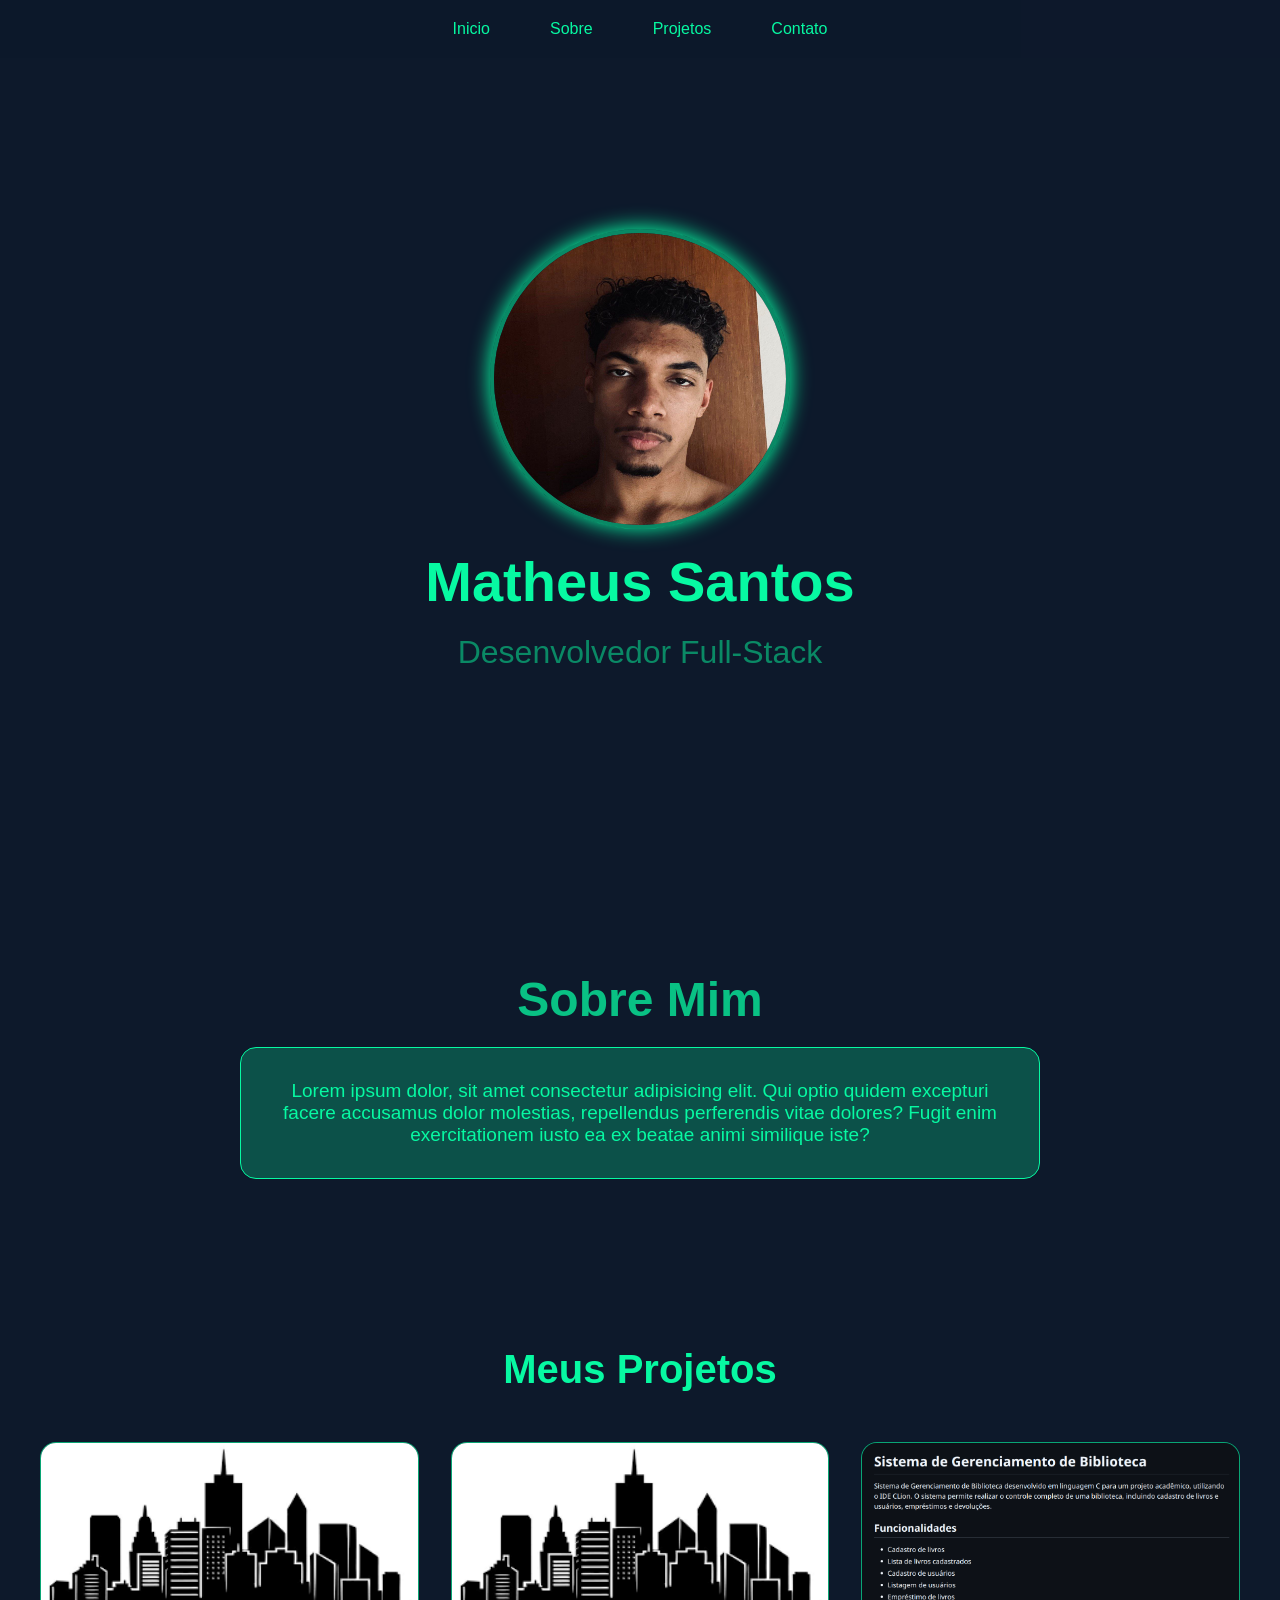
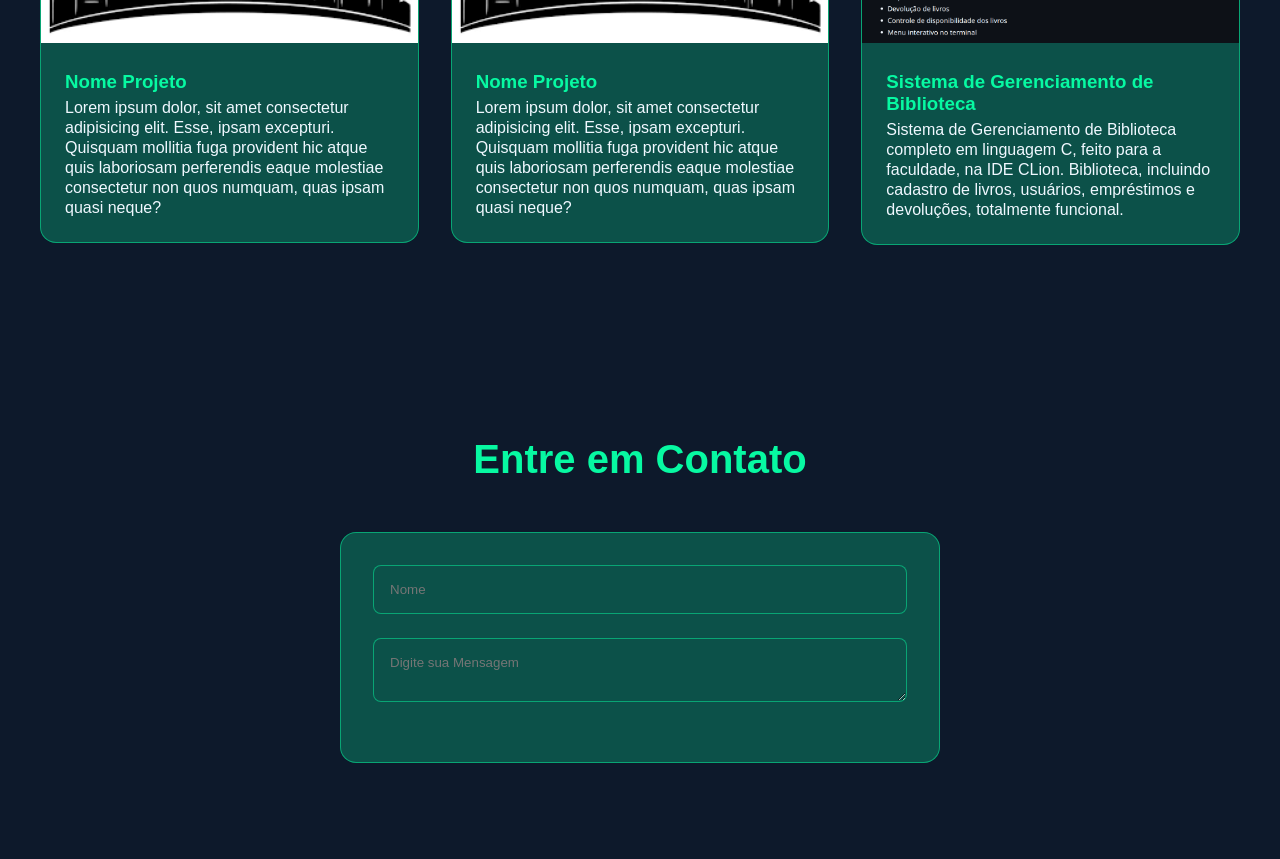
==== index.html @ 8f883a57 "Projeto Biblioteca" ====
<!DOCTYPE html>
<html lang="pt-br">

<head>
    <meta charset="UTF-8">
    <meta name="viewport" content="width=device-width, initial-scale=1.0">
    <title>Portifolio</title>
    <link rel="stylesheet" href="style.css">
</head>

<body>

    <!--Barra de Navegacao-->
    <nav class="navegacao">
        <ul class="menu">
            <li>
                <a href="#inicio" class="menu-link">Inicio</a>
            </li>
            <li>
                <a href="#sobre" class="menu-link">Sobre</a>
            </li>
            <li>
                <a href="#projetos" class="menu-link">Projetos</a>
            </li>
            <li>
                <a href="#contato" class="menu-link">Contato</a>
            </li>
        </ul>
    </nav>

    <!--Cabecalho-->
    <main id="inicio" class="cabecalho">
        <img src="img/foto-de-perfil.jpg" alt="foto-de-perfil" class="foto-de-perfil">
        <h1>Matheus Santos</h1>
        <p class="paragrafo-cabecalho">Desenvolvedor Full-Stack</p>
    </main>

    <!--Sessao sobre mim-->
    <section id="sobre" class="sobre">
        <h2 class="sobre-titulo">Sobre Mim</h2>
        <div class="sobre-caixa">
            <p class="sobre-paragrafo">Lorem ipsum dolor, sit amet consectetur adipisicing elit. Qui optio quidem
                excepturi facere accusamus dolor molestias, repellendus perferendis vitae dolores? Fugit enim
                exercitationem iusto ea ex beatae animi similique iste?</p>
        </div>
    </section>

    <!--Sessao de Projetos-->
    <section id="projetos" class="projetos">
        <h2 class="projetos-titulo">Meus Projetos</h2>
        <div class="projetos-caixa">

            <!--Cada 'a' e um link clicavel para o projeto-->

            <a href="#">
                <div class="projetos-card">
                    <img src="img/projetos-generico.png" alt="nome-projeto" class="projetos-imagem">
                    <div class="caixa-textos-projetos">
                        <h3 class="info-projetos">Nome Projeto</h3>
                        <p class="paragrafo-projetos">Lorem ipsum dolor, sit amet consectetur adipisicing elit. Esse,
                            ipsam
                            excepturi. Quisquam mollitia fuga provident hic atque quis laboriosam perferendis eaque
                            molestiae consectetur non quos numquam, quas ipsam quasi neque?</p>
                    </div>
                </div>
            </a>

            <a href="#">
                <div class="projetos-card">
                    <img src="img/projetos-generico.png" alt="nome-projeto" class="projetos-imagem">
                    <div class="caixa-textos-projetos">
                        <h3 class="info-projetos">Nome Projeto</h3>
                        <p class="paragrafo-projetos">Lorem ipsum dolor, sit amet consectetur adipisicing elit. Esse,
                            ipsam
                            excepturi. Quisquam mollitia fuga provident hic atque quis laboriosam perferendis eaque
                            molestiae consectetur non quos numquam, quas ipsam quasi neque?</p>
                    </div>
                </div>
            </a>

            <a href="https://github.com/matheusantts/ProjetoFaculdade-Sistema-de-Gerenciamento-de-Biblioteca">
                <div class="projetos-card">
                    <img src="img/projetofaculdade-sistema-de-gerenciamento-de-biblioteca.png" alt="Sistema de Gerenciamento de Biblioteca" class="projetos-imagem">
                    <div class="caixa-textos-projetos">
                        <h3 class="info-projetos">Sistema de Gerenciamento de Biblioteca</h3>
                        <p class="paragrafo-projetos">Sistema de Gerenciamento de Biblioteca completo em linguagem C, feito para a faculdade, na IDE CLion. Biblioteca, incluindo cadastro de livros, usuários, empréstimos e devoluções, totalmente funcional.</p>
                    </div>
                </div>
            </a>
        </div>
    </section>

    <!--Sessao de Entre em Contato-->
    <section id="contato" class="contato">
        <h2 class="contato-titulo">Entre em Contato</h2>

        <form class="formulario-contato" id="formulario">

            <div class="grupo-formulario">

                <input placeholder="Nome" class="texto-formulario">

            </div>

            <div class="grupo-formulario">

                <textarea placeholder="Digite sua Mensagem" class="texto-formulario"></textarea>
            </div>


        </form>
    </section>
</body>

</html>
---- style.css ----
* {
    margin: 0;
    padding: 0;
    box-sizing: border-box;
    font-family: 'Segoe UI', Tahoma, Geneva, Verdana, sans-serif;
}

html {
    scroll-behavior: smooth;
}

/*Variaveis de Cores e Fontes*/
:root {
    --color1: #07f9a2;     
    --color2: #09c184;
    --color3: #0a8967;
    --color4: #0c5149;
    --color5: #0d192b;
}

body {
    background-color: var(--color5);
    color: var(--color1);
}

.navegacao {
    position: fixed;
    top: 0;
    background: rgba(13, 25, 43, 0.7);
    width: 100%;
    z-index: 100;
    padding: 20px;
}

.menu {
    display: flex;
    list-style: none;
    gap: 60px;
    justify-content: center;
}

a {
    color: var(--color1);
    text-decoration: none;
}

.menu-link {
    font-weight: 500;
    position: relative;
    padding: 10px 0px;
}

.menu-link::after {
    content: '';
    height: 2px;
    width: 0;
    position: absolute;
    bottom: 0;
    right: 0;
    background-color: var(--color4);
    transition: width 0.5s ease;
}

.menu-link:hover:after {
    width: 100%;
}

.cabecalho {
    min-height: 100vh;
    display: flex;
    justify-content: center;
    align-items: center;
    flex-direction: column;
}

.foto-de-perfil {
    height: 300px;
    width: 300px;
    border-radius: 50%;
    box-shadow: 0px -1px 20px 1px #07f9a2;
    border: 4px solid rgba(7, 249, 160, 0.5);
}

h1 {
    font-size: 56px;
    font-weight: bold;
    margin: 20px;
}

.paragrafo-cabecalho {
    font-size: 2rem;
    color: rgba(7, 249, 160, 0.5);
}

.sobre {
    padding: 72px 32px;
}

.sobre-titulo {
    font-size: 48px;
    color: var(--color2);
    text-align: center;
    margin-bottom: 20px;
}

.sobre-caixa {
    padding: 32px;
    max-width: 800px;
    margin: 0 auto;
    border-radius: 16px;
    border: 1px solid var(--color1);
    backdrop-filter: blur(10px);
    background-color: var(--color4);
}

.sobre-paragrafo {
    text-align: center;
    font-size: 19px;
}

.projetos {
   padding: 96px 32px;
}

.projetos-titulo {
    text-align: center;
    font-size: 40px;
    margin-bottom: 50px;
}

.projetos-caixa {
    display: grid;
    grid-template-columns: repeat(auto-fit, minmax(300px, 1fr));
    gap: 32px;
    max-width: 1200px;
    margin: 0 auto;
}

.projetos-card {
    background: var(--color4);
    border-radius: 16px;
    backdrop-filter: blur(5px);
    border: 1px solid  rgba(7, 249, 160, 0.5);
    overflow: hidden;
    transition: all 0.5s ease;
}

.projetos-card:hover {
    box-shadow: 0 10px 20px #07f9a2;
    transform: translateY(-10px ) scale(1.03);
    cursor: pointer;
}
.caixa-textos-projetos {
    padding: 24px;
}

.projetos-imagem {
    height: 200px;
    width: 100%;
    object-fit: cover;
}

.info-projetos {
    margin-bottom: 5px;
}

.paragrafo-projetos {
    color: aliceblue;
    line-height: 20px;
}

.contato {
    padding: 96px 32px;
}

.contato-titulo {
    text-align: center;
    font-size: 40px;
    margin-bottom: 50px;
}

.formulario-contato {
    max-width: 600px;
    margin: 0 auto;
    background: var(--color4);
    backdrop-filter: blur(5px);
    padding: 32px;
    border: 1px solid  rgba(7, 249, 160, 0.5);
    border-radius: 16px;
}

.grupo-formulario {
    margin-bottom: 24px;
}

.texto-formulario {
    width: 100%;
    padding: 16px;
    background: var(--color4);
    border-radius: 8px;
    color: var(--color1);
    border: 1px solid  rgba(7, 249, 160, 0.5);
    outline: none;
}

.texto-formulario:focus {
    border-color: var(--color2);
    box-shadow: 0px -1px 20px 1px #07f9a2;
    transition: all 0.5s ease;
}
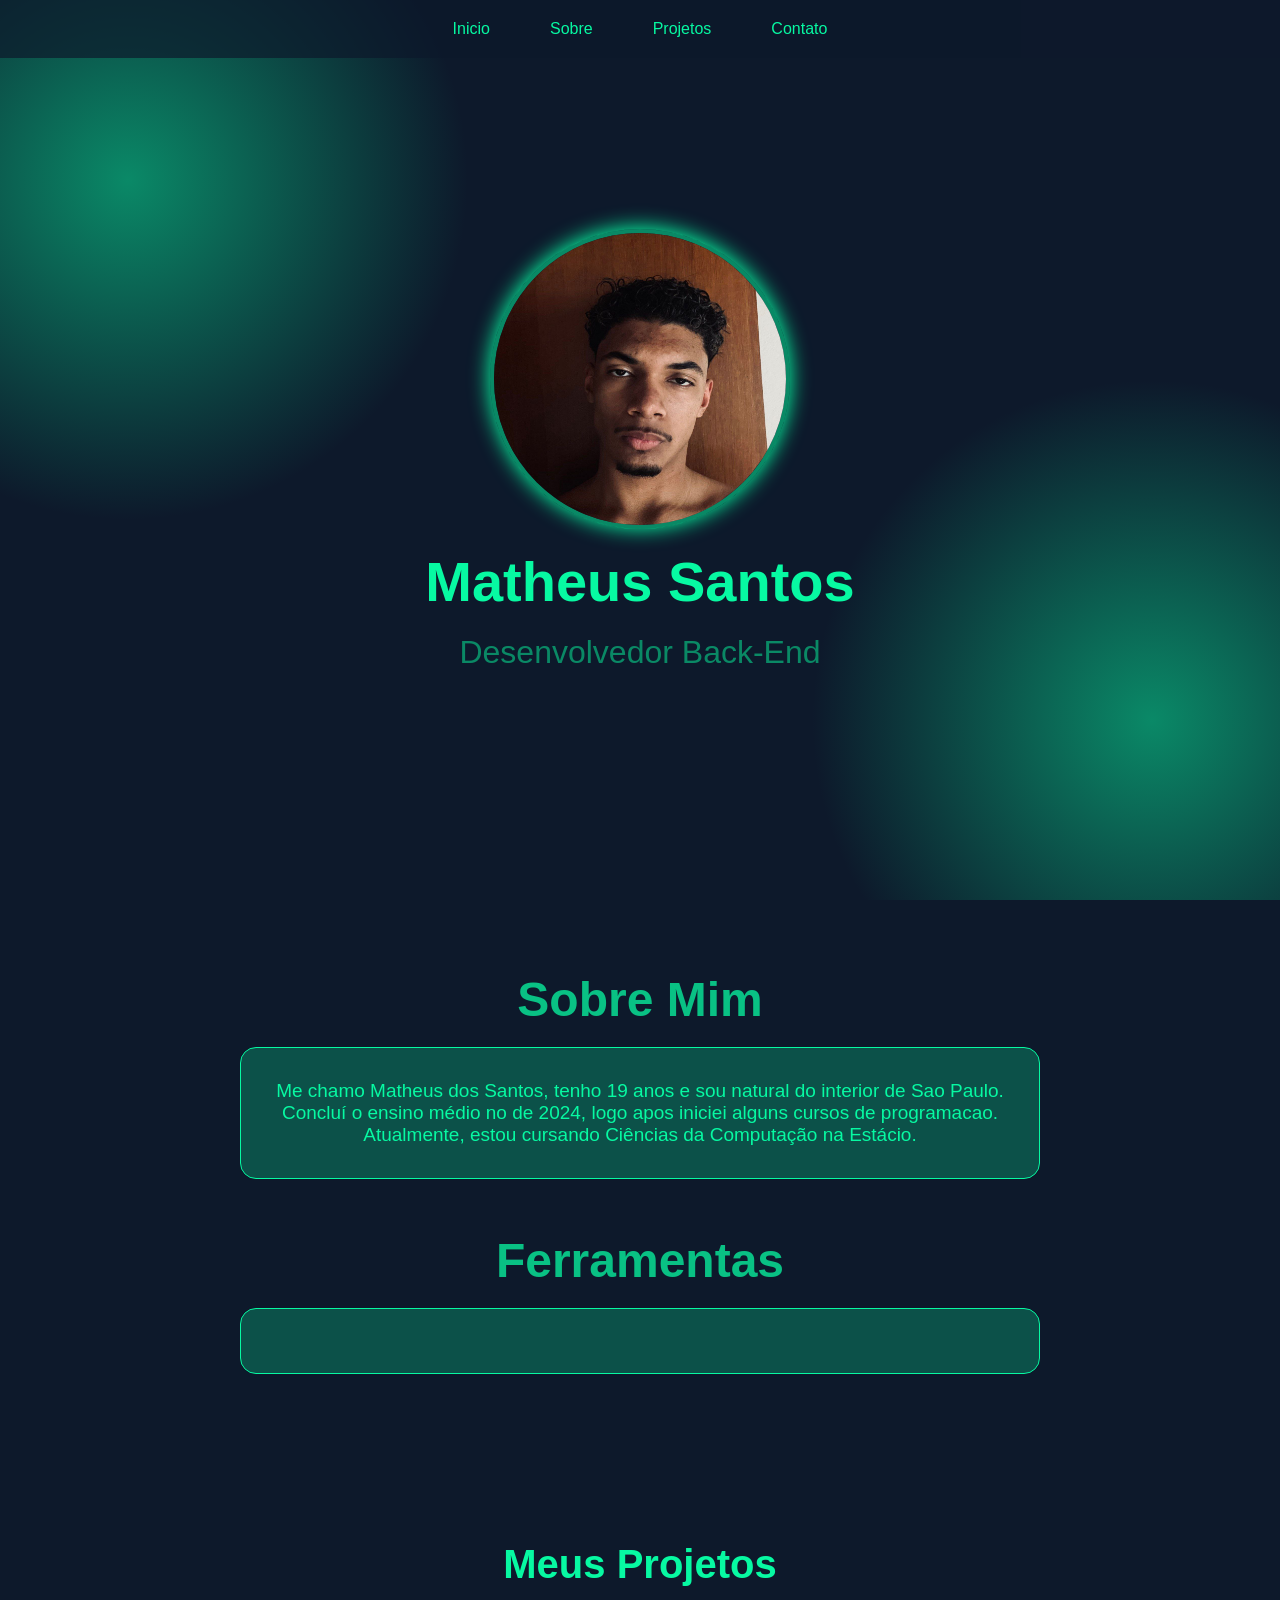
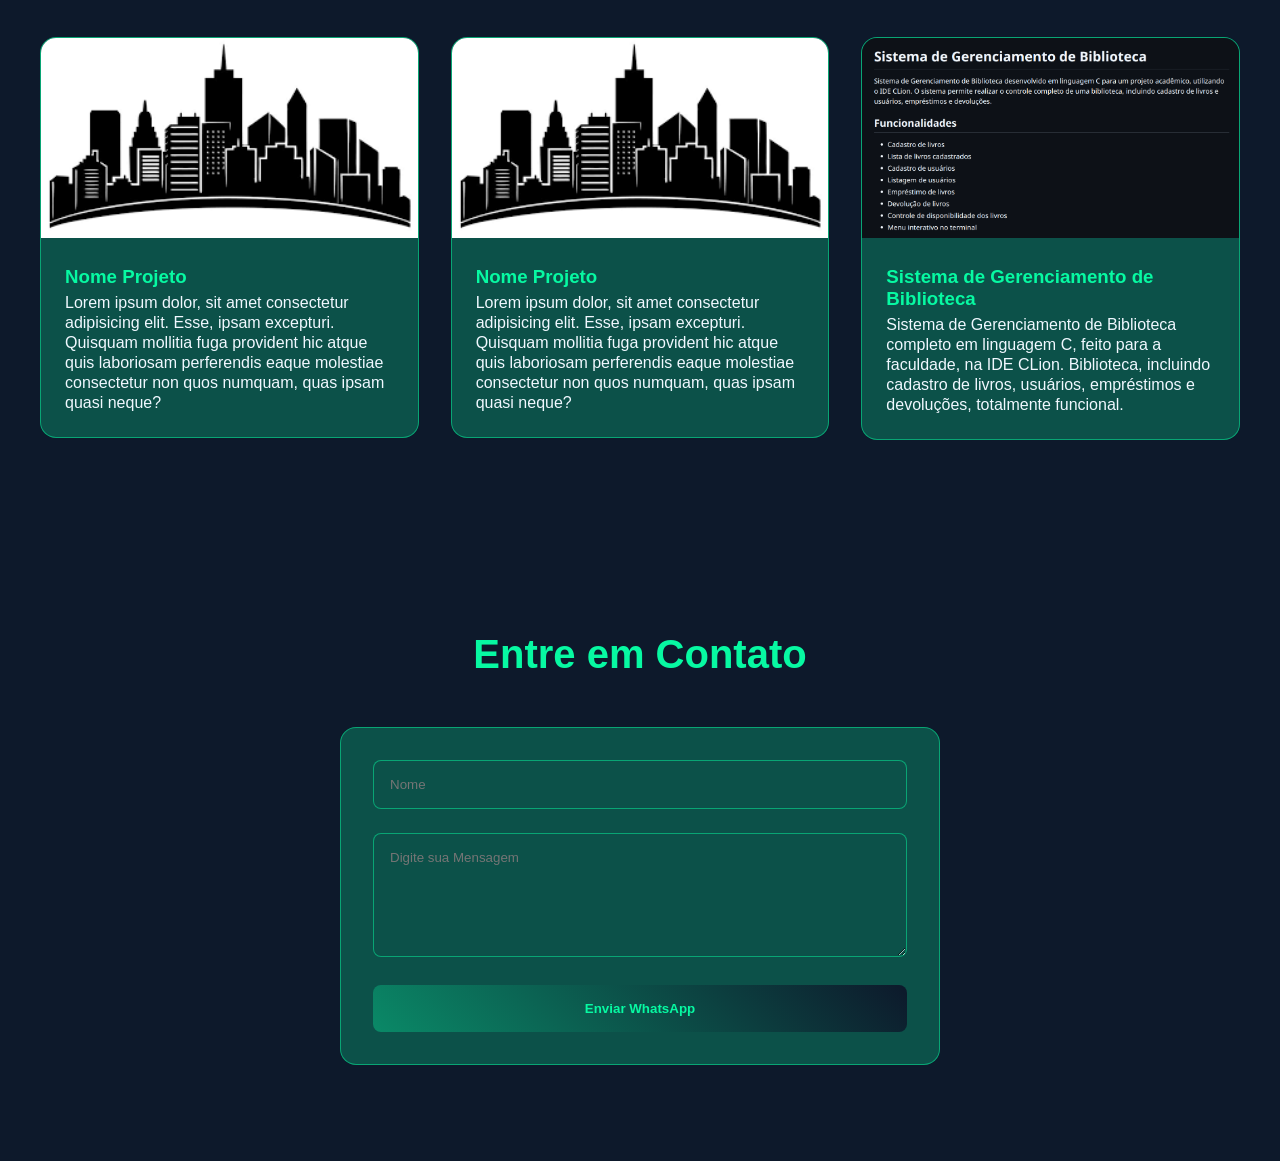
==== commit cc638f8c: "Portifolio 95%" ====
--- a/index.html
+++ b/index.html
@@ -1,115 +1,174 @@
-<!DOCTYPE html>
+<!doctype html>
 <html lang="pt-br">
+  <head>
+    <meta charset="UTF-8" />
+    <meta name="viewport" content="width=device-width, initial-scale=1.0" />
+    <title>Portifolio</title>
+    <link rel="stylesheet" href="style.css" />
+  </head>
 
-<head>
-    <meta charset="UTF-8">
-    <meta name="viewport" content="width=device-width, initial-scale=1.0">
-    <title>Portifolio</title>
-    <link rel="stylesheet" href="style.css">
-</head>
-
-<body>
+  <body>
+    <div class="particulas"></div>
 
     <!--Barra de Navegacao-->
     <nav class="navegacao">
-        <ul class="menu">
-            <li>
-                <a href="#inicio" class="menu-link">Inicio</a>
-            </li>
-            <li>
-                <a href="#sobre" class="menu-link">Sobre</a>
-            </li>
-            <li>
-                <a href="#projetos" class="menu-link">Projetos</a>
-            </li>
-            <li>
-                <a href="#contato" class="menu-link">Contato</a>
-            </li>
-        </ul>
+      <ul class="menu">
+        <li>
+          <a href="#inicio" class="menu-link">Inicio</a>
+        </li>
+        <li>
+          <a href="#sobre" class="menu-link">Sobre</a>
+        </li>
+        <li>
+          <a href="#projetos" class="menu-link">Projetos</a>
+        </li>
+        <li>
+          <a href="#contato" class="menu-link">Contato</a>
+        </li>
+      </ul>
     </nav>
 
     <!--Cabecalho-->
     <main id="inicio" class="cabecalho">
-        <img src="img/foto-de-perfil.jpg" alt="foto-de-perfil" class="foto-de-perfil">
-        <h1>Matheus Santos</h1>
-        <p class="paragrafo-cabecalho">Desenvolvedor Full-Stack</p>
+      <img
+        src="img/foto-de-perfil.jpg"
+        alt="foto-de-perfil"
+        class="foto-de-perfil"
+      />
+      <h1>Matheus Santos</h1>
+      <p class="paragrafo-cabecalho">Desenvolvedor Back-End</p>
     </main>
 
     <!--Sessao sobre mim-->
     <section id="sobre" class="sobre">
-        <h2 class="sobre-titulo">Sobre Mim</h2>
-        <div class="sobre-caixa">
-            <p class="sobre-paragrafo">Lorem ipsum dolor, sit amet consectetur adipisicing elit. Qui optio quidem
-                excepturi facere accusamus dolor molestias, repellendus perferendis vitae dolores? Fugit enim
-                exercitationem iusto ea ex beatae animi similique iste?</p>
-        </div>
+      <h2 class="sobre-titulo">Sobre Mim</h2>
+      <div class="sobre-caixa">
+        <p class="sobre-paragrafo">
+          Me chamo Matheus dos Santos, tenho 19 anos e sou natural do interior
+          de Sao Paulo. Concluí o ensino médio no de 2024, logo apos iniciei
+          alguns cursos de programacao. Atualmente, estou cursando Ciências da
+          Computação na Estácio.
+        </p>
+      </div>
+
+      <br /><br /><br />
+
+      <h4 class="sobre-titulo">Ferramentas</h4>
+      <div class="sobre-caixa">
+        <p class="sobre-paragrafo"></p>
+      </div>
     </section>
 
     <!--Sessao de Projetos-->
     <section id="projetos" class="projetos">
-        <h2 class="projetos-titulo">Meus Projetos</h2>
-        <div class="projetos-caixa">
+      <h2 class="projetos-titulo">Meus Projetos</h2>
+      <div class="projetos-caixa">
+        <!--Cada 'a' e um link clicavel para o projeto-->
 
-            <!--Cada 'a' e um link clicavel para o projeto-->
+        <a href="#">
+          <div class="projetos-card">
+            <img
+              src="img/projetos-generico.png"
+              alt="nome-projeto"
+              class="projetos-imagem"
+            />
+            <div class="caixa-textos-projetos">
+              <h3 class="info-projetos">Nome Projeto</h3>
+              <p class="paragrafo-projetos">
+                Lorem ipsum dolor, sit amet consectetur adipisicing elit. Esse,
+                ipsam excepturi. Quisquam mollitia fuga provident hic atque quis
+                laboriosam perferendis eaque molestiae consectetur non quos
+                numquam, quas ipsam quasi neque?
+              </p>
+            </div>
+          </div>
+        </a>
 
-            <a href="#">
-                <div class="projetos-card">
-                    <img src="img/projetos-generico.png" alt="nome-projeto" class="projetos-imagem">
-                    <div class="caixa-textos-projetos">
-                        <h3 class="info-projetos">Nome Projeto</h3>
-                        <p class="paragrafo-projetos">Lorem ipsum dolor, sit amet consectetur adipisicing elit. Esse,
-                            ipsam
-                            excepturi. Quisquam mollitia fuga provident hic atque quis laboriosam perferendis eaque
-                            molestiae consectetur non quos numquam, quas ipsam quasi neque?</p>
-                    </div>
-                </div>
-            </a>
+        <a href="#">
+          <div class="projetos-card">
+            <img
+              src="img/projetos-generico.png"
+              alt="nome-projeto"
+              class="projetos-imagem"
+            />
+            <div class="caixa-textos-projetos">
+              <h3 class="info-projetos">Nome Projeto</h3>
+              <p class="paragrafo-projetos">
+                Lorem ipsum dolor, sit amet consectetur adipisicing elit. Esse,
+                ipsam excepturi. Quisquam mollitia fuga provident hic atque quis
+                laboriosam perferendis eaque molestiae consectetur non quos
+                numquam, quas ipsam quasi neque?
+              </p>
+            </div>
+          </div>
+        </a>
 
-            <a href="#">
-                <div class="projetos-card">
-                    <img src="img/projetos-generico.png" alt="nome-projeto" class="projetos-imagem">
-                    <div class="caixa-textos-projetos">
-                        <h3 class="info-projetos">Nome Projeto</h3>
-                        <p class="paragrafo-projetos">Lorem ipsum dolor, sit amet consectetur adipisicing elit. Esse,
-                            ipsam
-                            excepturi. Quisquam mollitia fuga provident hic atque quis laboriosam perferendis eaque
-                            molestiae consectetur non quos numquam, quas ipsam quasi neque?</p>
-                    </div>
-                </div>
-            </a>
-
-            <a href="https://github.com/matheusantts/ProjetoFaculdade-Sistema-de-Gerenciamento-de-Biblioteca">
-                <div class="projetos-card">
-                    <img src="img/projetofaculdade-sistema-de-gerenciamento-de-biblioteca.png" alt="Sistema de Gerenciamento de Biblioteca" class="projetos-imagem">
-                    <div class="caixa-textos-projetos">
-                        <h3 class="info-projetos">Sistema de Gerenciamento de Biblioteca</h3>
-                        <p class="paragrafo-projetos">Sistema de Gerenciamento de Biblioteca completo em linguagem C, feito para a faculdade, na IDE CLion. Biblioteca, incluindo cadastro de livros, usuários, empréstimos e devoluções, totalmente funcional.</p>
-                    </div>
-                </div>
-            </a>
-        </div>
+        <a
+          href="https://github.com/matheusantts/ProjetoFaculdade-Sistema-de-Gerenciamento-de-Biblioteca"
+        >
+          <div class="projetos-card">
+            <img
+              src="img/projetofaculdade-sistema-de-gerenciamento-de-biblioteca.png"
+              alt="Sistema de Gerenciamento de Biblioteca"
+              class="projetos-imagem"
+            />
+            <div class="caixa-textos-projetos">
+              <h3 class="info-projetos">
+                Sistema de Gerenciamento de Biblioteca
+              </h3>
+              <p class="paragrafo-projetos">
+                Sistema de Gerenciamento de Biblioteca completo em linguagem C,
+                feito para a faculdade, na IDE CLion. Biblioteca, incluindo
+                cadastro de livros, usuários, empréstimos e devoluções,
+                totalmente funcional.
+              </p>
+            </div>
+          </div>
+        </a>
+      </div>
     </section>
 
     <!--Sessao de Entre em Contato-->
     <section id="contato" class="contato">
-        <h2 class="contato-titulo">Entre em Contato</h2>
+      <h2 class="contato-titulo">Entre em Contato</h2>
 
-        <form class="formulario-contato" id="formulario">
+      <form
+        class="formulario-contato"
+        id="formulario"
+        onsubmit="enviarWhats(event)"
+      >
+        <div class="grupo-formulario">
+          <input placeholder="Nome" class="texto-formulario" id="nome" />
+        </div>
 
-            <div class="grupo-formulario">
+        <div class="grupo-formulario">
+          <textarea
+            placeholder="Digite sua Mensagem"
+            class="texto-formulario"
+            rows="6"
+            id="mensagem"
+          ></textarea>
+        </div>
 
-                <input placeholder="Nome" class="texto-formulario">
+        <button type="submit" class="botao-form">Enviar WhatsApp</button>
+      </form>
+    </section>
 
-            </div>
+    <script>
+      function enviarWhats(event) {
+        event.preventDefault();
 
-            <div class="grupo-formulario">
+        const nome = document.getElementById("nome").value;
+        const mensagem = document.getElementById("mensagem").value;
+        const telefone = "5518976000903";
 
-                <textarea placeholder="Digite sua Mensagem" class="texto-formulario"></textarea>
-            </div>
+        const texto = `Ola! Me chamo ${nome}, ${mensagem}`;
+        const msgFormatada = encodeURIComponent(texto);
 
+        const url = `https://wa.me/${telefone}/?text=${msgFormatada}`;
 
-        </form>
-    </section>
-</body>
-
-</html>+        window.open(url, "_blank");
+      }
+    </script>
+  </body>
+</html>
--- a/style.css
+++ b/style.css
@@ -1,210 +1,254 @@
 * {
-    margin: 0;
-    padding: 0;
-    box-sizing: border-box;
-    font-family: 'Segoe UI', Tahoma, Geneva, Verdana, sans-serif;
+  margin: 0;
+  padding: 0;
+  box-sizing: border-box;
+  font-family: "Segoe UI", Tahoma, Geneva, Verdana, sans-serif;
 }
 
 html {
-    scroll-behavior: smooth;
+  scroll-behavior: smooth;
 }
 
 /*Variaveis de Cores e Fontes*/
 :root {
-    --color1: #07f9a2;     
-    --color2: #09c184;
-    --color3: #0a8967;
-    --color4: #0c5149;
-    --color5: #0d192b;
+  --color1: #07f9a2;
+  --color2: #09c184;
+  --color3: #0a8967;
+  --color4: #0c5149;
+  --color5: #0d192b;
 }
 
 body {
-    background-color: var(--color5);
-    color: var(--color1);
+  background-color: var(--color5);
+  color: var(--color1);
 }
 
 .navegacao {
-    position: fixed;
-    top: 0;
-    background: rgba(13, 25, 43, 0.7);
-    width: 100%;
-    z-index: 100;
-    padding: 20px;
+  position: fixed;
+  top: 0;
+  background: rgba(13, 25, 43, 0.7);
+  width: 100%;
+  z-index: 100;
+  padding: 20px;
 }
 
 .menu {
-    display: flex;
-    list-style: none;
-    gap: 60px;
-    justify-content: center;
+  display: flex;
+  list-style: none;
+  gap: 60px;
+  justify-content: center;
 }
 
 a {
-    color: var(--color1);
-    text-decoration: none;
+  color: var(--color1);
+  text-decoration: none;
 }
 
 .menu-link {
-    font-weight: 500;
-    position: relative;
-    padding: 10px 0px;
+  font-weight: 500;
+  position: relative;
+  padding: 10px 0px;
 }
 
 .menu-link::after {
-    content: '';
-    height: 2px;
-    width: 0;
-    position: absolute;
-    bottom: 0;
-    right: 0;
-    background-color: var(--color4);
-    transition: width 0.5s ease;
+  content: "";
+  height: 2px;
+  width: 0;
+  position: absolute;
+  bottom: 0;
+  right: 0;
+  background-color: var(--color4);
+  transition: width 0.5s ease;
 }
 
 .menu-link:hover:after {
-    width: 100%;
+  width: 100%;
 }
 
 .cabecalho {
-    min-height: 100vh;
-    display: flex;
-    justify-content: center;
-    align-items: center;
-    flex-direction: column;
+  min-height: 100vh;
+  display: flex;
+  justify-content: center;
+  align-items: center;
+  flex-direction: column;
 }
 
 .foto-de-perfil {
-    height: 300px;
-    width: 300px;
-    border-radius: 50%;
-    box-shadow: 0px -1px 20px 1px #07f9a2;
-    border: 4px solid rgba(7, 249, 160, 0.5);
+  height: 300px;
+  width: 300px;
+  border-radius: 50%;
+  box-shadow: 0px -1px 20px 1px #07f9a2;
+  border: 4px solid rgba(7, 249, 160, 0.5);
+  animation: flutuar 5s ease-in-out infinite;
 }
 
 h1 {
-    font-size: 56px;
-    font-weight: bold;
-    margin: 20px;
+  font-size: 56px;
+  font-weight: bold;
+  margin: 20px;
 }
 
 .paragrafo-cabecalho {
-    font-size: 2rem;
-    color: rgba(7, 249, 160, 0.5);
+  font-size: 2rem;
+  color: rgba(7, 249, 160, 0.5);
 }
 
 .sobre {
-    padding: 72px 32px;
+  padding: 72px 32px;
 }
 
 .sobre-titulo {
-    font-size: 48px;
-    color: var(--color2);
-    text-align: center;
-    margin-bottom: 20px;
+  font-size: 48px;
+  color: var(--color2);
+  text-align: center;
+  margin-bottom: 20px;
 }
 
 .sobre-caixa {
-    padding: 32px;
-    max-width: 800px;
-    margin: 0 auto;
-    border-radius: 16px;
-    border: 1px solid var(--color1);
-    backdrop-filter: blur(10px);
-    background-color: var(--color4);
+  padding: 32px;
+  max-width: 800px;
+  margin: 0 auto;
+  border-radius: 16px;
+  border: 1px solid var(--color1);
+  backdrop-filter: blur(10px);
+  background-color: var(--color4);
 }
 
 .sobre-paragrafo {
-    text-align: center;
-    font-size: 19px;
+  text-align: center;
+  font-size: 19px;
 }
 
 .projetos {
-   padding: 96px 32px;
+  padding: 96px 32px;
 }
 
 .projetos-titulo {
-    text-align: center;
-    font-size: 40px;
-    margin-bottom: 50px;
+  text-align: center;
+  font-size: 40px;
+  margin-bottom: 50px;
 }
 
 .projetos-caixa {
-    display: grid;
-    grid-template-columns: repeat(auto-fit, minmax(300px, 1fr));
-    gap: 32px;
-    max-width: 1200px;
-    margin: 0 auto;
+  display: grid;
+  grid-template-columns: repeat(auto-fit, minmax(300px, 1fr));
+  gap: 32px;
+  max-width: 1200px;
+  margin: 0 auto;
 }
 
 .projetos-card {
-    background: var(--color4);
-    border-radius: 16px;
-    backdrop-filter: blur(5px);
-    border: 1px solid  rgba(7, 249, 160, 0.5);
-    overflow: hidden;
-    transition: all 0.5s ease;
+  background: var(--color4);
+  border-radius: 16px;
+  backdrop-filter: blur(5px);
+  border: 1px solid rgba(7, 249, 160, 0.5);
+  overflow: hidden;
+  transition: all 0.5s ease;
 }
 
 .projetos-card:hover {
-    box-shadow: 0 10px 20px #07f9a2;
-    transform: translateY(-10px ) scale(1.03);
-    cursor: pointer;
+  box-shadow: 0 10px 20px #07f9a2;
+  transform: translateY(-10px) scale(1.03);
+  cursor: pointer;
 }
 .caixa-textos-projetos {
-    padding: 24px;
+  padding: 24px;
 }
 
 .projetos-imagem {
-    height: 200px;
-    width: 100%;
-    object-fit: cover;
+  height: 200px;
+  width: 100%;
+  object-fit: cover;
 }
 
 .info-projetos {
-    margin-bottom: 5px;
+  margin-bottom: 5px;
 }
 
 .paragrafo-projetos {
-    color: aliceblue;
-    line-height: 20px;
+  color: aliceblue;
+  line-height: 20px;
 }
 
 .contato {
-    padding: 96px 32px;
+  padding: 96px 32px;
 }
 
 .contato-titulo {
-    text-align: center;
-    font-size: 40px;
-    margin-bottom: 50px;
+  text-align: center;
+  font-size: 40px;
+  margin-bottom: 50px;
 }
 
 .formulario-contato {
-    max-width: 600px;
-    margin: 0 auto;
-    background: var(--color4);
-    backdrop-filter: blur(5px);
-    padding: 32px;
-    border: 1px solid  rgba(7, 249, 160, 0.5);
-    border-radius: 16px;
+  max-width: 600px;
+  margin: 0 auto;
+  background: var(--color4);
+  backdrop-filter: blur(5px);
+  padding: 32px;
+  border: 1px solid rgba(7, 249, 160, 0.5);
+  border-radius: 16px;
 }
 
 .grupo-formulario {
-    margin-bottom: 24px;
+  margin-bottom: 24px;
 }
 
 .texto-formulario {
-    width: 100%;
-    padding: 16px;
-    background: var(--color4);
-    border-radius: 8px;
-    color: var(--color1);
-    border: 1px solid  rgba(7, 249, 160, 0.5);
-    outline: none;
+  width: 100%;
+  padding: 16px;
+  background: var(--color4);
+  border-radius: 8px;
+  color: var(--color1);
+  border: 1px solid rgba(7, 249, 160, 0.5);
+  outline: none;
 }
 
 .texto-formulario:focus {
-    border-color: var(--color2);
-    box-shadow: 0px -1px 20px 1px #07f9a2;
-    transition: all 0.5s ease;
+  border-color: var(--color2);
+  box-shadow: 0px -1px 20px 1px #07f9a2;
+  transition: all 0.5s ease;
+}
+
+.botao-form {
+  color: var(--color1);
+  background: linear-gradient(45deg, var(--color3), var(--color5));
+  padding: 1rem 2rem;
+  border: none;
+  border-radius: 8px;
+  cursor: pointer;
+  font-weight: bold;
+  width: 100%;
+  transition:
+    all 0,
+    9s ease;
+}
+
+.botao-form:hover {
+  transform: translateY(-4px);
+  box-shadow: 0 5px 15px rgba(13, 25, 43, 0.7);
+}
+
+.particulas {
+  position: fixed;
+  top: 0;
+  left: 0;
+  width: 100%;
+  height: 100%;
+  z-index: -1;
+  opacity: 0, 5;
+  background:
+    radial-gradient(circle at 10% 20%, var(--color3) 0%, transparent 25%),
+    radial-gradient(circle at 90% 80%, var(--color3) 0%, transparent 25%),
+    var(--color5);
+}
+
+@keyframes flutuar {
+    0%, 100% {
+        transform: translateY(0);
+    }
+
+    50% {
+        transform: translateY(-20px);
+    }
 }
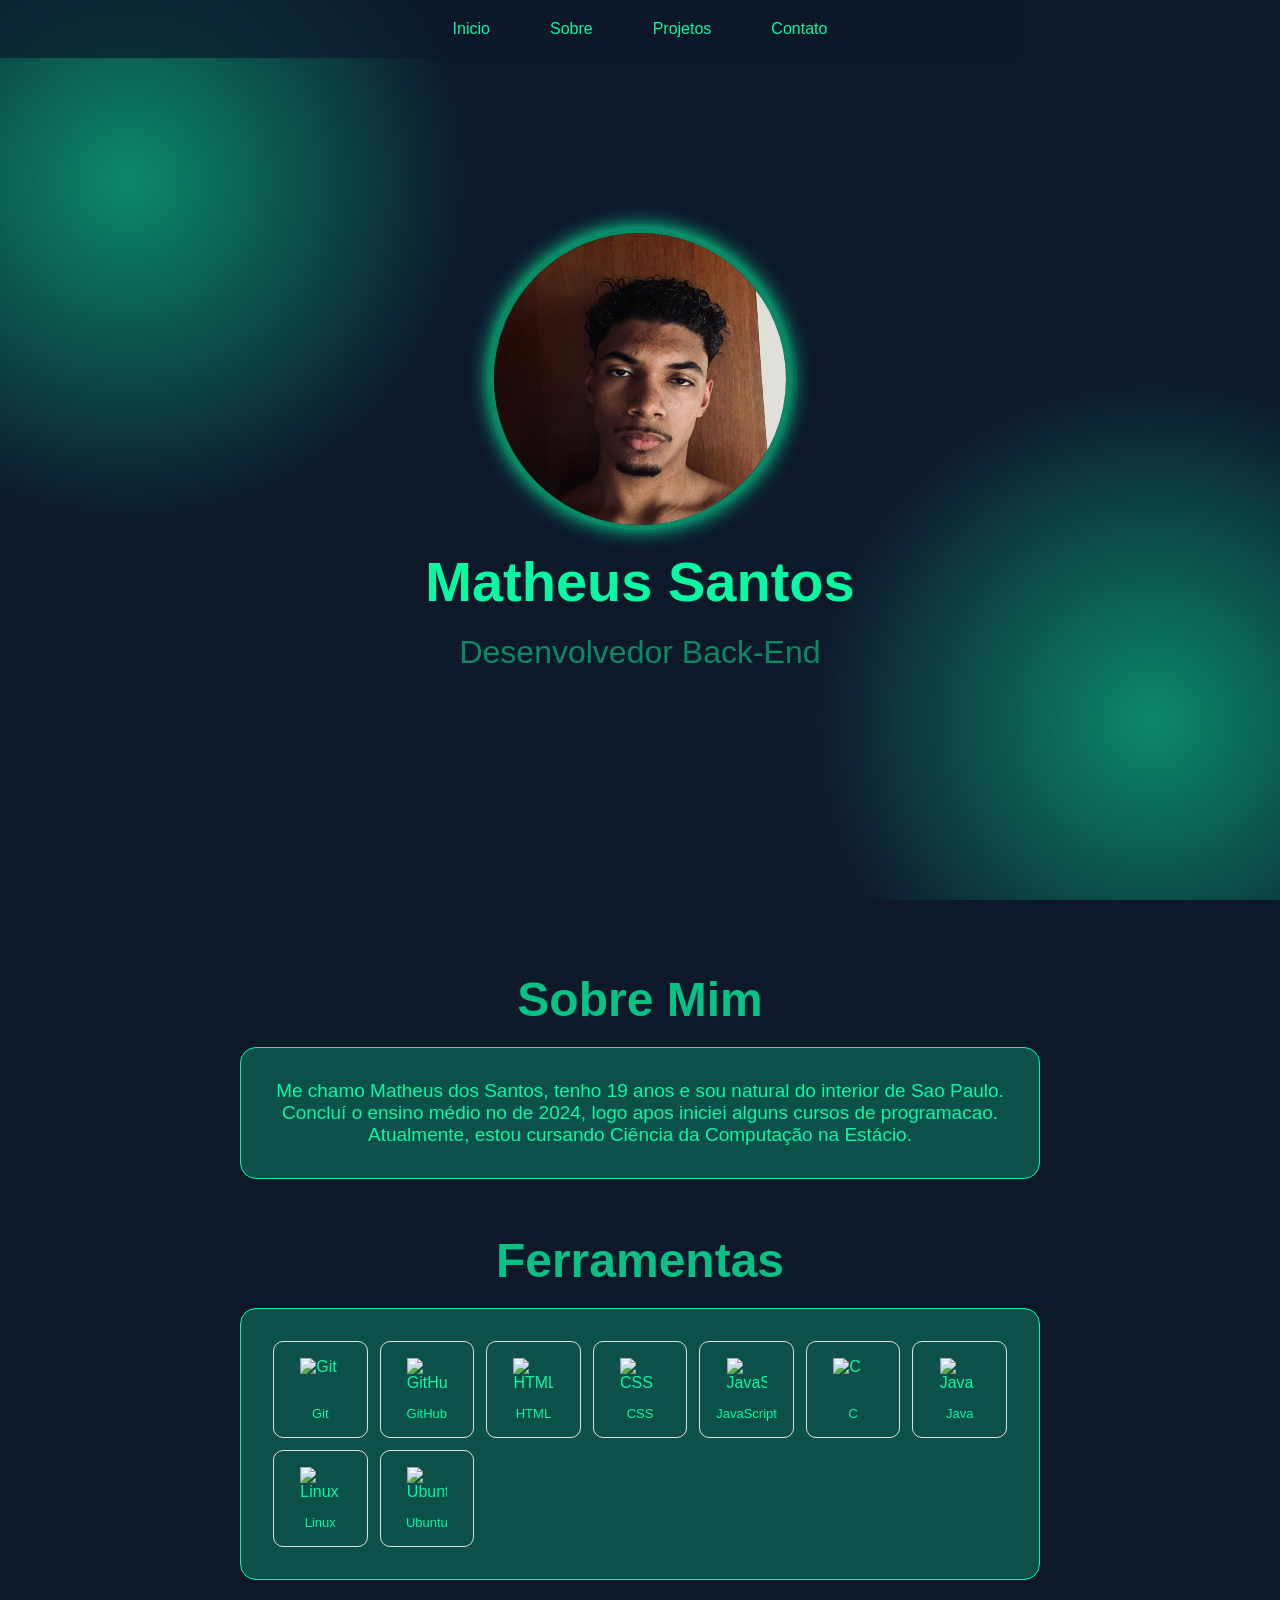
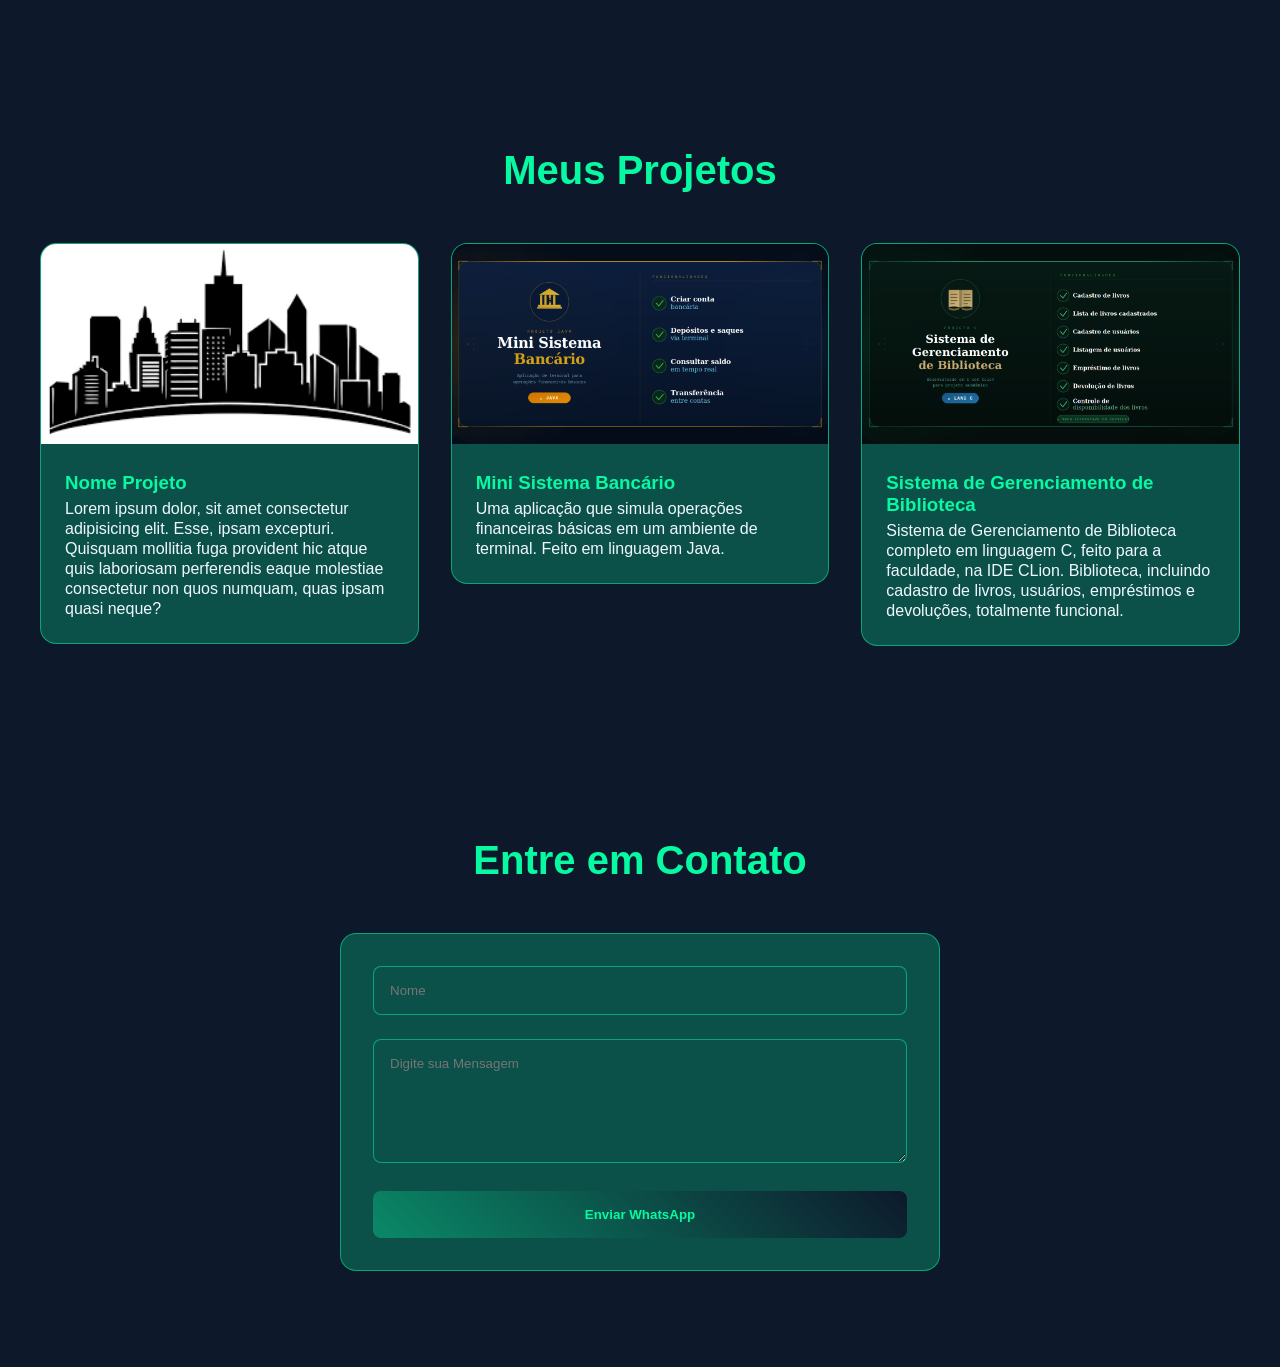
==== commit c903a937: "secao de ferramentas" ====
--- a/index.html
+++ b/index.html
@@ -46,7 +46,7 @@
         <p class="sobre-paragrafo">
           Me chamo Matheus dos Santos, tenho 19 anos e sou natural do interior
           de Sao Paulo. Concluí o ensino médio no de 2024, logo apos iniciei
-          alguns cursos de programacao. Atualmente, estou cursando Ciências da
+          alguns cursos de programacao. Atualmente, estou cursando Ciência da
           Computação na Estácio.
         </p>
       </div>
@@ -55,7 +55,97 @@
 
       <h4 class="sobre-titulo">Ferramentas</h4>
       <div class="sobre-caixa">
-        <p class="sobre-paragrafo"></p>
+        <div class="ferramentas-grid">
+          <div class="ferramenta-card">
+            <img
+              src="https://cdn.jsdelivr.net/gh/devicons/devicon/icons/git/git-original.svg"
+              alt="Git"
+              width="40"
+              height="40"
+            />
+            <span>Git</span>
+          </div>
+
+          <div class="ferramenta-card">
+            <img
+              src="https://cdn.jsdelivr.net/gh/devicons/devicon/icons/github/github-original.svg"
+              alt="GitHub"
+              width="40"
+              height="40"
+            />
+            <span>GitHub</span>
+          </div>
+
+          <div class="ferramenta-card">
+            <img
+              src="https://cdn.jsdelivr.net/gh/devicons/devicon/icons/html5/html5-original.svg"
+              alt="HTML"
+              width="40"
+              height="40"
+            />
+            <span>HTML</span>
+          </div>
+
+          <div class="ferramenta-card">
+            <img
+              src="https://cdn.jsdelivr.net/gh/devicons/devicon/icons/css3/css3-original.svg"
+              alt="CSS"
+              width="40"
+              height="40"
+            />
+            <span>CSS</span>
+          </div>
+
+          <div class="ferramenta-card">
+            <img
+              src="https://cdn.jsdelivr.net/gh/devicons/devicon/icons/javascript/javascript-original.svg"
+              alt="JavaScript"
+              width="40"
+              height="40"
+            />
+            <span>JavaScript</span>
+          </div>
+
+          <div class="ferramenta-card">
+            <img
+              src="https://cdn.jsdelivr.net/gh/devicons/devicon/icons/c/c-original.svg"
+              alt="C"
+              width="40"
+              height="40"
+            />
+            <span>C</span>
+          </div>
+
+          <div class="ferramenta-card">
+            <img
+              src="https://cdn.jsdelivr.net/gh/devicons/devicon/icons/java/java-original.svg"
+              alt="Java"
+              width="40"
+              height="40"
+            />
+            <span>Java</span>
+          </div>
+
+          <div class="ferramenta-card">
+            <img
+              src="https://cdn.jsdelivr.net/gh/devicons/devicon/icons/linux/linux-original.svg"
+              alt="Linux"
+              width="40"
+              height="40"
+            />
+            <span>Linux</span>
+          </div>
+
+          <div class="ferramenta-card">
+            <img
+              src="https://cdn.jsdelivr.net/gh/devicons/devicon/icons/ubuntu/ubuntu-plain.svg"
+              alt="Ubuntu"
+              width="40"
+              height="40"
+            />
+            <span>Ubuntu</span>
+          </div>
+        </div>
       </div>
     </section>
 
@@ -84,20 +174,20 @@
           </div>
         </a>
 
-        <a href="#">
+        <a
+          href="https://github.com/matheusantts/ProjetoMiniContaBancaria-A-Terminar"
+        >
           <div class="projetos-card">
             <img
-              src="img/projetos-generico.png"
+              src="img/mini-sistema-bancario-banner.png"
               alt="nome-projeto"
               class="projetos-imagem"
             />
             <div class="caixa-textos-projetos">
-              <h3 class="info-projetos">Nome Projeto</h3>
+              <h3 class="info-projetos">Mini Sistema Bancário</h3>
               <p class="paragrafo-projetos">
-                Lorem ipsum dolor, sit amet consectetur adipisicing elit. Esse,
-                ipsam excepturi. Quisquam mollitia fuga provident hic atque quis
-                laboriosam perferendis eaque molestiae consectetur non quos
-                numquam, quas ipsam quasi neque?
+                Uma aplicação que simula operações financeiras básicas em um
+                ambiente de terminal. Feito em linguagem Java.
               </p>
             </div>
           </div>
@@ -108,7 +198,7 @@
         >
           <div class="projetos-card">
             <img
-              src="img/projetofaculdade-sistema-de-gerenciamento-de-biblioteca.png"
+              src="img/sistema-gerenciamento-biblioteca-banner.png"
               alt="Sistema de Gerenciamento de Biblioteca"
               class="projetos-imagem"
             />
--- a/style.css
+++ b/style.css
@@ -251,4 +251,34 @@
     50% {
         transform: translateY(-20px);
     }
+}
+
+
+
+
+
+.ferramentas-grid {
+  display: grid;
+  grid-template-columns: repeat(auto-fit, minmax(90px, 1fr));
+  gap: 12px;
+}
+
+.ferramenta-card {
+  display: flex;
+  flex-direction: column;
+  align-items: center;
+  gap: 8px;
+  padding: 1rem 0.75rem;
+  border-radius: 10px;
+  border: 1px solid #e0e0e0;
+  transition: transform 0.2s;
+}
+
+.ferramenta-card:hover {
+  transform: translateY(-4px);
+}
+
+.ferramenta-card span {
+  font-size: 13px;
+  font-weight: 500;
 }
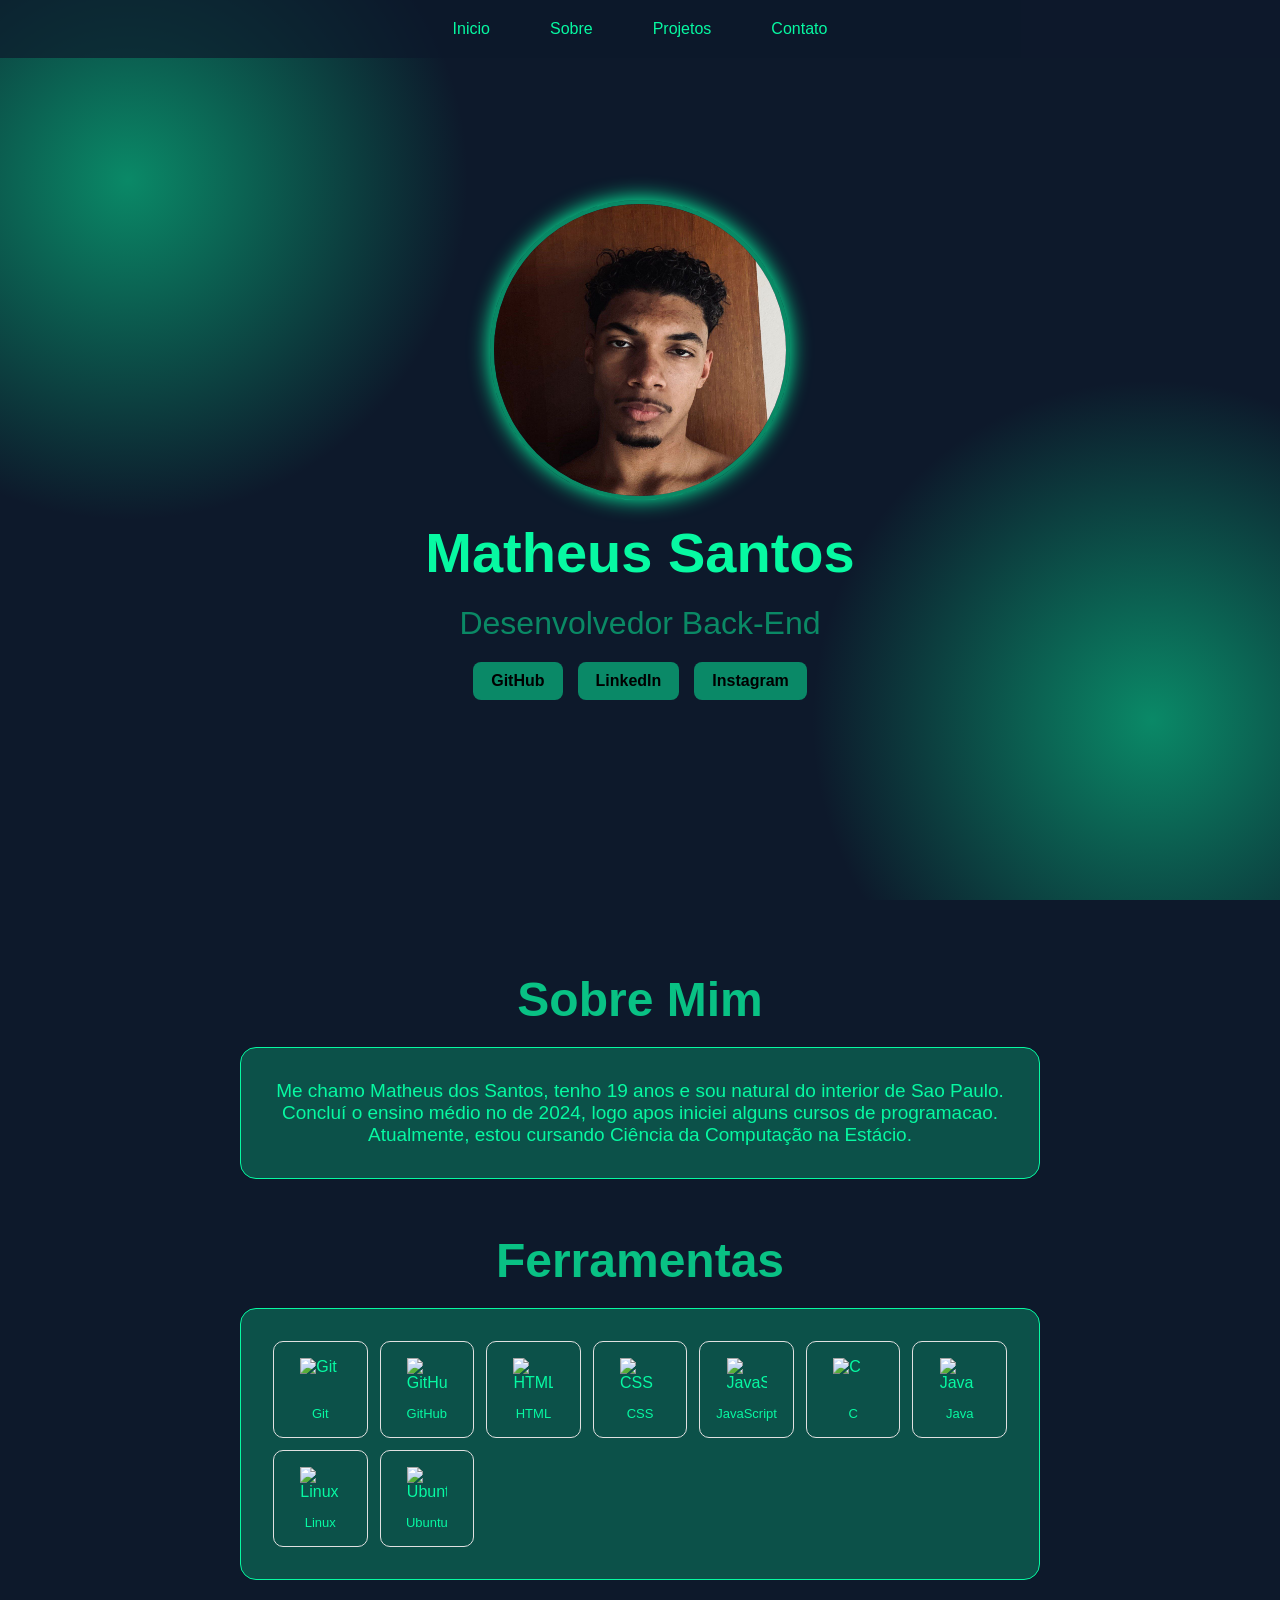
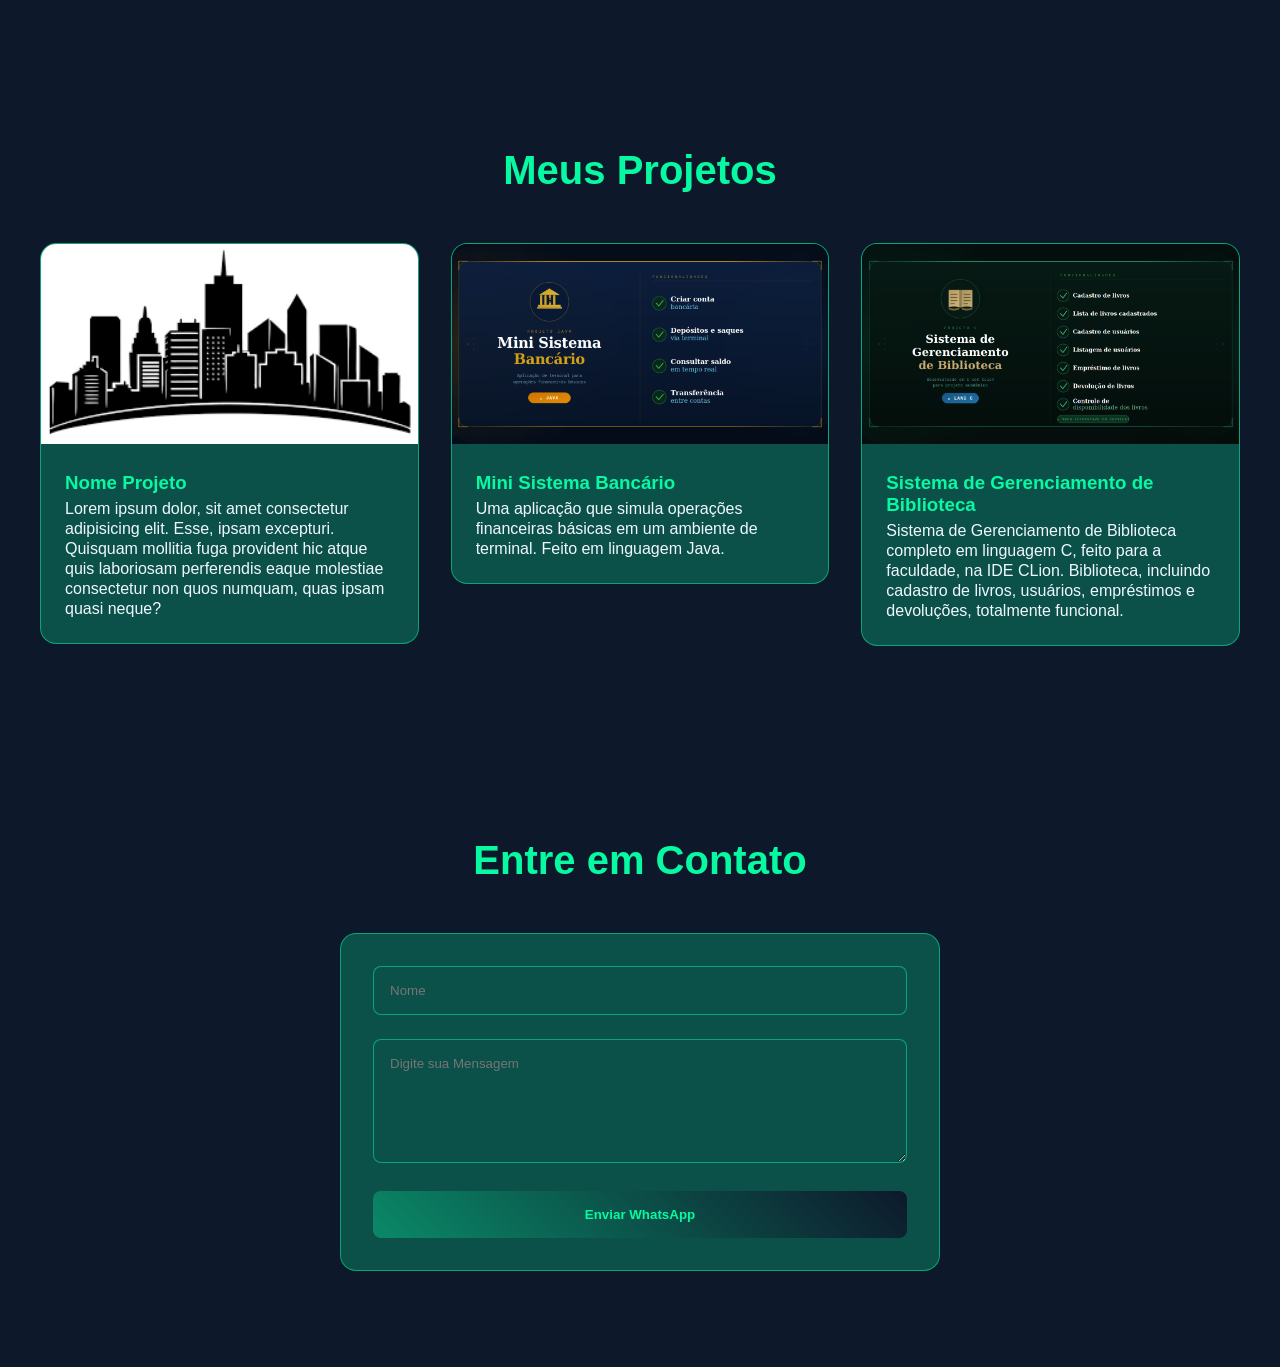
==== commit 1469f633: "botoes de contato" ====
--- a/index.html
+++ b/index.html
@@ -28,7 +28,7 @@
       </ul>
     </nav>
 
-    <!--Cabecalho-->
+    <!--Cabecalho
     <main id="inicio" class="cabecalho">
       <img
         src="img/foto-de-perfil.jpg"
@@ -37,6 +37,44 @@
       />
       <h1>Matheus Santos</h1>
       <p class="paragrafo-cabecalho">Desenvolvedor Back-End</p>
+    </main> -->
+
+    <main id="inicio" class="cabecalho">
+      <img
+        src="img/foto-de-perfil.jpg"
+        alt="foto-de-perfil"
+        class="foto-de-perfil"
+      />
+
+      <h1>Matheus Santos</h1>
+
+      <p class="paragrafo-cabecalho">Desenvolvedor Back-End</p>
+
+      <div class="redes-sociais">
+        <a
+          href="https://github.com/matheusantts"
+          target="_blank"
+          class="botao-social"
+        >
+          GitHub
+        </a>
+
+        <a
+          href="https://www.linkedin.com/in/matheus-santos-dev-backend/"
+          target="_blank"
+          class="botao-social"
+        >
+          LinkedIn
+        </a>
+
+        <a
+          href="https://www.instagram.com/matheusesant/"
+          target="_blank"
+          class="botao-social"
+        >
+          Instagram
+        </a>
+      </div>
     </main>
 
     <!--Sessao sobre mim-->
--- a/style.css
+++ b/style.css
@@ -281,4 +281,28 @@
 .ferramenta-card span {
   font-size: 13px;
   font-weight: 500;
+}
+
+
+
+
+.redes-sociais {
+  margin-top: 20px;
+  display: flex;
+  gap: 15px;
+  justify-content: center;
+}
+
+.botao-social {
+  text-decoration: none;
+  background-color: var(--color3);
+  color: #000000;
+  padding: 10px 18px;
+  border-radius: 8px;
+  font-weight: bold;
+  transition: 0.3s;
+}
+
+.botao-social:hover {
+  background-color: #cccccc;
 }
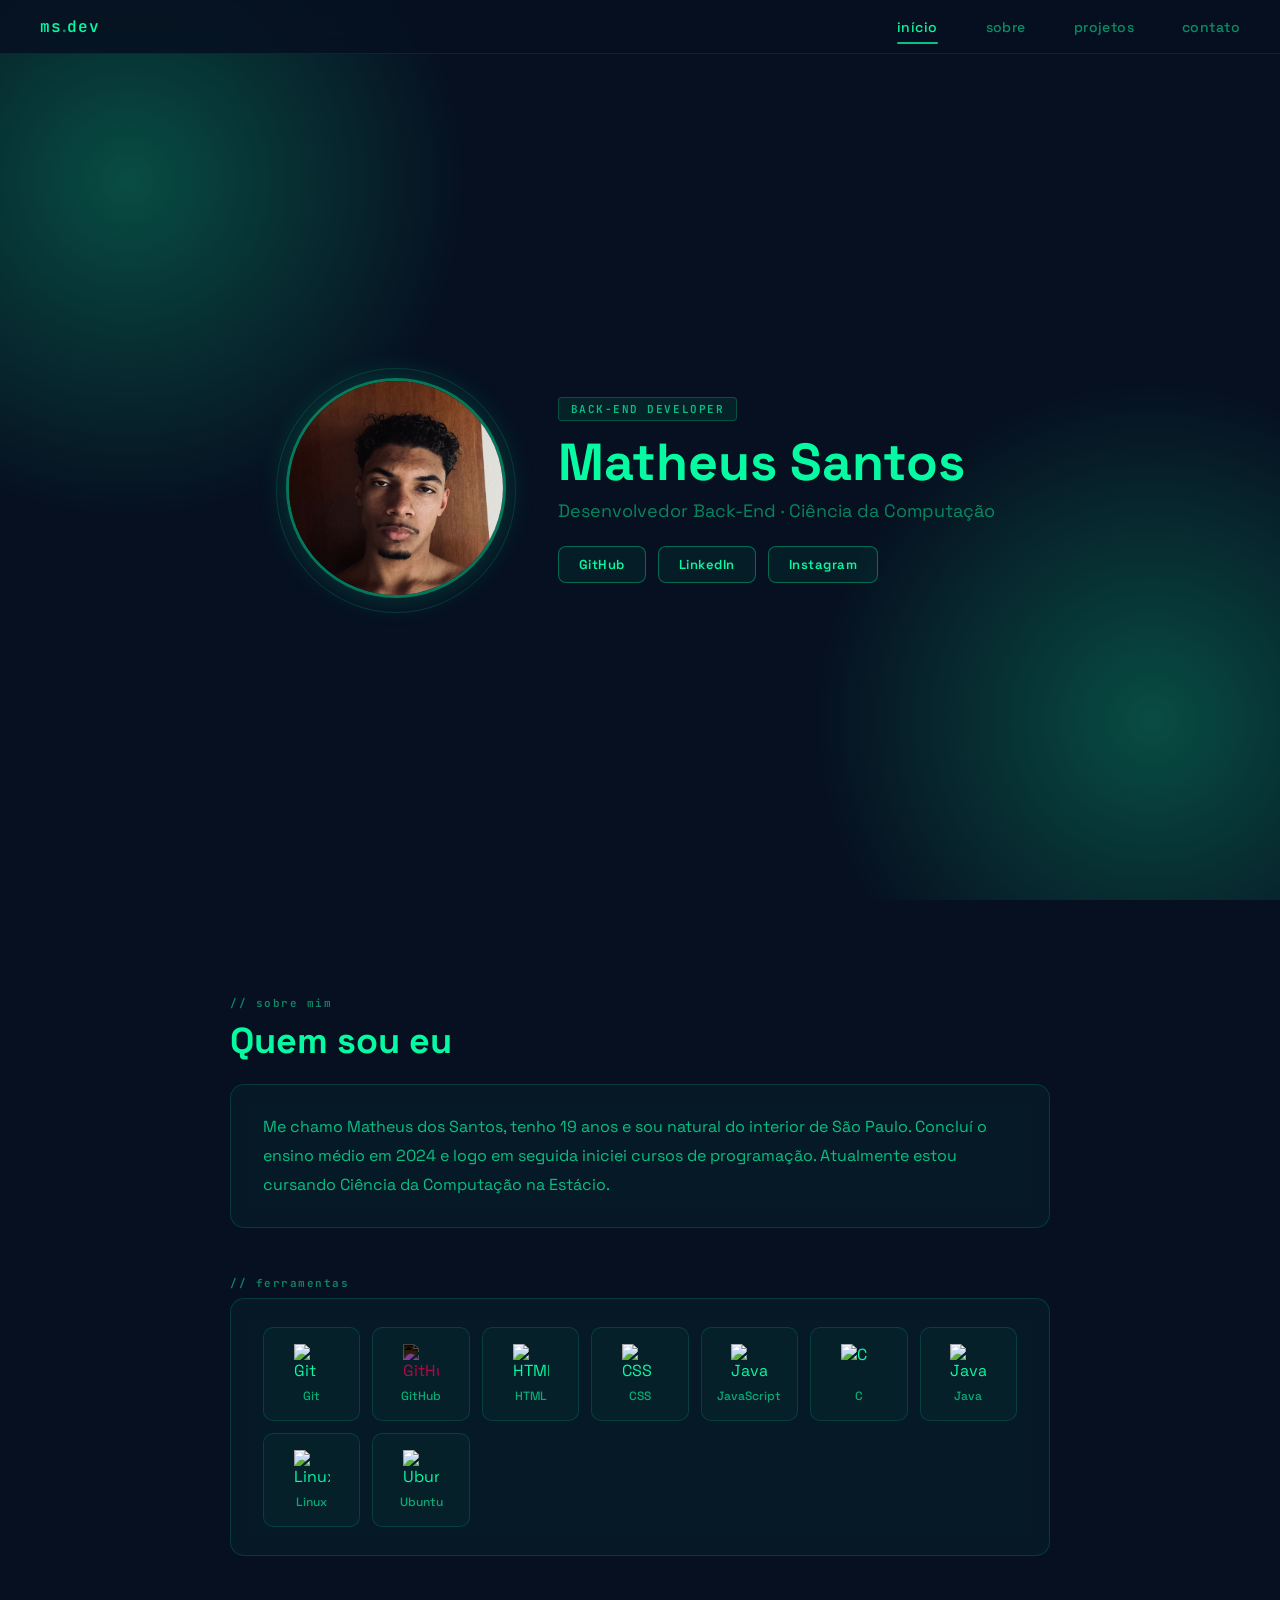
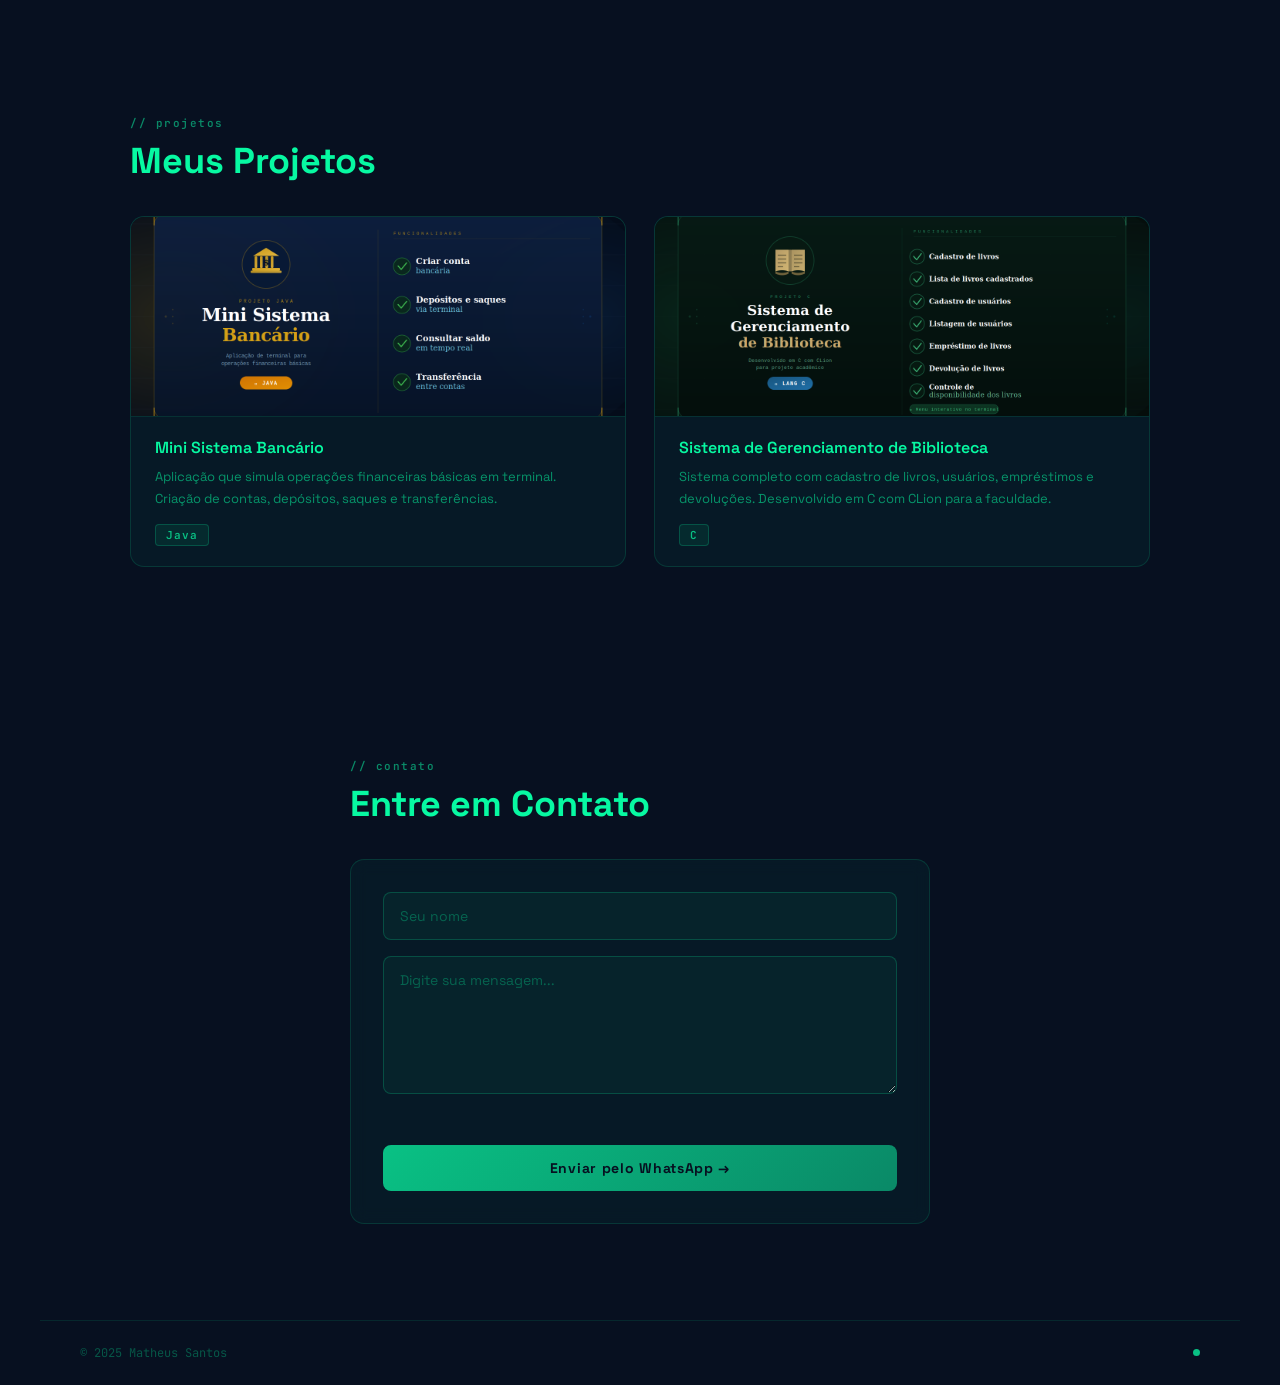
==== commit 2582dccf: "Portifolio AI" ====
--- a/index.html
+++ b/index.html
@@ -3,237 +3,142 @@
   <head>
     <meta charset="UTF-8" />
     <meta name="viewport" content="width=device-width, initial-scale=1.0" />
-    <title>Portifolio</title>
+    <title>Matheus Santos — Desenvolvedor Back-End</title>
     <link rel="stylesheet" href="style.css" />
+    <link rel="preconnect" href="https://fonts.googleapis.com" />
+    <link rel="preconnect" href="https://fonts.gstatic.com" crossorigin />
+    <link href="https://fonts.googleapis.com/css2?family=Space+Grotesk:wght@400;500;700&family=JetBrains+Mono:wght@400;600&display=swap" rel="stylesheet" />
   </head>
 
   <body>
     <div class="particulas"></div>
 
-    <!--Barra de Navegacao-->
+    <!-- Barra de Navegacao -->
     <nav class="navegacao">
+      <span class="nav-logo">ms<span class="nav-logo-dot">.</span>dev</span>
       <ul class="menu">
-        <li>
-          <a href="#inicio" class="menu-link">Inicio</a>
-        </li>
-        <li>
-          <a href="#sobre" class="menu-link">Sobre</a>
-        </li>
-        <li>
-          <a href="#projetos" class="menu-link">Projetos</a>
-        </li>
-        <li>
-          <a href="#contato" class="menu-link">Contato</a>
-        </li>
+        <li><a href="#inicio" class="menu-link">início</a></li>
+        <li><a href="#sobre" class="menu-link">sobre</a></li>
+        <li><a href="#projetos" class="menu-link">projetos</a></li>
+        <li><a href="#contato" class="menu-link">contato</a></li>
       </ul>
     </nav>
 
-    <!--Cabecalho
+    <!-- Hero / Cabecalho -->
     <main id="inicio" class="cabecalho">
-      <img
-        src="img/foto-de-perfil.jpg"
-        alt="foto-de-perfil"
-        class="foto-de-perfil"
-      />
-      <h1>Matheus Santos</h1>
-      <p class="paragrafo-cabecalho">Desenvolvedor Back-End</p>
-    </main> -->
-
-    <main id="inicio" class="cabecalho">
-      <img
-        src="img/foto-de-perfil.jpg"
-        alt="foto-de-perfil"
-        class="foto-de-perfil"
-      />
-
-      <h1>Matheus Santos</h1>
-
-      <p class="paragrafo-cabecalho">Desenvolvedor Back-End</p>
-
-      <div class="redes-sociais">
-        <a
-          href="https://github.com/matheusantts"
-          target="_blank"
-          class="botao-social"
-        >
-          GitHub
-        </a>
-
-        <a
-          href="https://www.linkedin.com/in/matheus-santos-dev-backend/"
-          target="_blank"
-          class="botao-social"
-        >
-          LinkedIn
-        </a>
-
-        <a
-          href="https://www.instagram.com/matheusesant/"
-          target="_blank"
-          class="botao-social"
-        >
-          Instagram
-        </a>
+      <div class="hero-inner">
+        <div class="avatar-wrap">
+          <img
+            src="img/foto-de-perfil.jpg"
+            alt="Foto de perfil de Matheus Santos"
+            class="foto-de-perfil"
+          />
+          <div class="avatar-ring"></div>
+        </div>
+
+        <div class="hero-texto">
+          <span class="hero-tag">BACK-END DEVELOPER</span>
+          <h1>Matheus Santos</h1>
+          <p class="paragrafo-cabecalho">Desenvolvedor Back-End · Ciência da Computação</p>
+
+          <div class="redes-sociais">
+            <a href="https://github.com/matheusantts" target="_blank" class="botao-social">
+              GitHub
+            </a>
+            <a href="https://www.linkedin.com/in/matheus-santos-dev-backend/" target="_blank" class="botao-social">
+              LinkedIn
+            </a>
+            <a href="https://www.instagram.com/matheusesant/" target="_blank" class="botao-social">
+              Instagram
+            </a>
+          </div>
+        </div>
       </div>
     </main>
 
-    <!--Sessao sobre mim-->
+    <!-- Sessao Sobre Mim -->
     <section id="sobre" class="sobre">
-      <h2 class="sobre-titulo">Sobre Mim</h2>
+      <span class="section-label">// sobre mim</span>
+      <h2 class="sobre-titulo">Quem sou eu</h2>
       <div class="sobre-caixa">
         <p class="sobre-paragrafo">
           Me chamo Matheus dos Santos, tenho 19 anos e sou natural do interior
-          de Sao Paulo. Concluí o ensino médio no de 2024, logo apos iniciei
-          alguns cursos de programacao. Atualmente, estou cursando Ciência da
-          Computação na Estácio.
+          de São Paulo. Concluí o ensino médio em 2024 e logo em seguida iniciei
+          cursos de programação. Atualmente estou cursando Ciência da Computação
+          na Estácio.
         </p>
       </div>
 
-      <br /><br /><br />
-
-      <h4 class="sobre-titulo">Ferramentas</h4>
-      <div class="sobre-caixa">
-        <div class="ferramentas-grid">
-          <div class="ferramenta-card">
-            <img
-              src="https://cdn.jsdelivr.net/gh/devicons/devicon/icons/git/git-original.svg"
-              alt="Git"
-              width="40"
-              height="40"
-            />
-            <span>Git</span>
-          </div>
-
-          <div class="ferramenta-card">
-            <img
-              src="https://cdn.jsdelivr.net/gh/devicons/devicon/icons/github/github-original.svg"
-              alt="GitHub"
-              width="40"
-              height="40"
-            />
-            <span>GitHub</span>
-          </div>
-
-          <div class="ferramenta-card">
-            <img
-              src="https://cdn.jsdelivr.net/gh/devicons/devicon/icons/html5/html5-original.svg"
-              alt="HTML"
-              width="40"
-              height="40"
-            />
-            <span>HTML</span>
-          </div>
-
-          <div class="ferramenta-card">
-            <img
-              src="https://cdn.jsdelivr.net/gh/devicons/devicon/icons/css3/css3-original.svg"
-              alt="CSS"
-              width="40"
-              height="40"
-            />
-            <span>CSS</span>
-          </div>
-
-          <div class="ferramenta-card">
-            <img
-              src="https://cdn.jsdelivr.net/gh/devicons/devicon/icons/javascript/javascript-original.svg"
-              alt="JavaScript"
-              width="40"
-              height="40"
-            />
-            <span>JavaScript</span>
-          </div>
-
-          <div class="ferramenta-card">
-            <img
-              src="https://cdn.jsdelivr.net/gh/devicons/devicon/icons/c/c-original.svg"
-              alt="C"
-              width="40"
-              height="40"
-            />
-            <span>C</span>
-          </div>
-
-          <div class="ferramenta-card">
-            <img
-              src="https://cdn.jsdelivr.net/gh/devicons/devicon/icons/java/java-original.svg"
-              alt="Java"
-              width="40"
-              height="40"
-            />
-            <span>Java</span>
-          </div>
-
-          <div class="ferramenta-card">
-            <img
-              src="https://cdn.jsdelivr.net/gh/devicons/devicon/icons/linux/linux-original.svg"
-              alt="Linux"
-              width="40"
-              height="40"
-            />
-            <span>Linux</span>
-          </div>
-
-          <div class="ferramenta-card">
-            <img
-              src="https://cdn.jsdelivr.net/gh/devicons/devicon/icons/ubuntu/ubuntu-plain.svg"
-              alt="Ubuntu"
-              width="40"
-              height="40"
-            />
-            <span>Ubuntu</span>
+      <div class="ferramentas-section">
+        <span class="section-label">// ferramentas</span>
+        <div class="sobre-caixa">
+          <div class="ferramentas-grid">
+            <div class="ferramenta-card">
+              <img src="https://cdn.jsdelivr.net/gh/devicons/devicon/icons/git/git-original.svg" alt="Git" width="36" height="36" />
+              <span>Git</span>
+            </div>
+            <div class="ferramenta-card">
+              <img src="https://cdn.jsdelivr.net/gh/devicons/devicon/icons/github/github-original.svg" alt="GitHub" width="36" height="36" class="icon-github" />
+              <span>GitHub</span>
+            </div>
+            <div class="ferramenta-card">
+              <img src="https://cdn.jsdelivr.net/gh/devicons/devicon/icons/html5/html5-original.svg" alt="HTML" width="36" height="36" />
+              <span>HTML</span>
+            </div>
+            <div class="ferramenta-card">
+              <img src="https://cdn.jsdelivr.net/gh/devicons/devicon/icons/css3/css3-original.svg" alt="CSS" width="36" height="36" />
+              <span>CSS</span>
+            </div>
+            <div class="ferramenta-card">
+              <img src="https://cdn.jsdelivr.net/gh/devicons/devicon/icons/javascript/javascript-original.svg" alt="JavaScript" width="36" height="36" />
+              <span>JavaScript</span>
+            </div>
+            <div class="ferramenta-card">
+              <img src="https://cdn.jsdelivr.net/gh/devicons/devicon/icons/c/c-original.svg" alt="C" width="36" height="36" />
+              <span>C</span>
+            </div>
+            <div class="ferramenta-card">
+              <img src="https://cdn.jsdelivr.net/gh/devicons/devicon/icons/java/java-original.svg" alt="Java" width="36" height="36" />
+              <span>Java</span>
+            </div>
+            <div class="ferramenta-card">
+              <img src="https://cdn.jsdelivr.net/gh/devicons/devicon/icons/linux/linux-original.svg" alt="Linux" width="36" height="36" />
+              <span>Linux</span>
+            </div>
+            <div class="ferramenta-card">
+              <img src="https://cdn.jsdelivr.net/gh/devicons/devicon/icons/ubuntu/ubuntu-plain.svg" alt="Ubuntu" width="36" height="36" />
+              <span>Ubuntu</span>
+            </div>
           </div>
         </div>
       </div>
     </section>
 
-    <!--Sessao de Projetos-->
+    <!-- Sessao de Projetos -->
     <section id="projetos" class="projetos">
+      <span class="section-label">// projetos</span>
       <h2 class="projetos-titulo">Meus Projetos</h2>
       <div class="projetos-caixa">
-        <!--Cada 'a' e um link clicavel para o projeto-->
-
-        <a href="#">
-          <div class="projetos-card">
-            <img
-              src="img/projetos-generico.png"
-              alt="nome-projeto"
-              class="projetos-imagem"
-            />
-            <div class="caixa-textos-projetos">
-              <h3 class="info-projetos">Nome Projeto</h3>
-              <p class="paragrafo-projetos">
-                Lorem ipsum dolor, sit amet consectetur adipisicing elit. Esse,
-                ipsam excepturi. Quisquam mollitia fuga provident hic atque quis
-                laboriosam perferendis eaque molestiae consectetur non quos
-                numquam, quas ipsam quasi neque?
-              </p>
-            </div>
-          </div>
-        </a>
-
-        <a
-          href="https://github.com/matheusantts/ProjetoMiniContaBancaria-A-Terminar"
-        >
+
+        <a href="https://github.com/matheusantts/ProjetoMiniContaBancaria-A-Terminar" target="_blank">
           <div class="projetos-card">
             <img
               src="img/mini-sistema-bancario-banner.png"
-              alt="nome-projeto"
+              alt="Mini Sistema Bancário"
               class="projetos-imagem"
             />
             <div class="caixa-textos-projetos">
               <h3 class="info-projetos">Mini Sistema Bancário</h3>
               <p class="paragrafo-projetos">
-                Uma aplicação que simula operações financeiras básicas em um
-                ambiente de terminal. Feito em linguagem Java.
+                Aplicação que simula operações financeiras básicas em terminal.
+                Criação de contas, depósitos, saques e transferências.
               </p>
+              <span class="projeto-lang">Java</span>
             </div>
           </div>
         </a>
 
-        <a
-          href="https://github.com/matheusantts/ProjetoFaculdade-Sistema-de-Gerenciamento-de-Biblioteca"
-        >
+        <a href="https://github.com/matheusantts/ProjetoFaculdade-Sistema-de-Gerenciamento-de-Biblioteca" target="_blank">
           <div class="projetos-card">
             <img
               src="img/sistema-gerenciamento-biblioteca-banner.png"
@@ -241,62 +146,106 @@
               class="projetos-imagem"
             />
             <div class="caixa-textos-projetos">
-              <h3 class="info-projetos">
-                Sistema de Gerenciamento de Biblioteca
-              </h3>
+              <h3 class="info-projetos">Sistema de Gerenciamento de Biblioteca</h3>
               <p class="paragrafo-projetos">
-                Sistema de Gerenciamento de Biblioteca completo em linguagem C,
-                feito para a faculdade, na IDE CLion. Biblioteca, incluindo
-                cadastro de livros, usuários, empréstimos e devoluções,
-                totalmente funcional.
+                Sistema completo com cadastro de livros, usuários, empréstimos
+                e devoluções. Desenvolvido em C com CLion para a faculdade.
               </p>
+              <span class="projeto-lang">C</span>
             </div>
           </div>
         </a>
+
       </div>
     </section>
 
-    <!--Sessao de Entre em Contato-->
+    <!-- Sessao de Contato -->
     <section id="contato" class="contato">
+      <span class="section-label">// contato</span>
       <h2 class="contato-titulo">Entre em Contato</h2>
 
-      <form
-        class="formulario-contato"
-        id="formulario"
-        onsubmit="enviarWhats(event)"
-      >
+      <form class="formulario-contato" id="formulario" onsubmit="enviarWhats(event)" novalidate>
         <div class="grupo-formulario">
-          <input placeholder="Nome" class="texto-formulario" id="nome" />
+          <input
+            type="text"
+            placeholder="Seu nome"
+            class="texto-formulario"
+            id="nome"
+            required
+            autocomplete="name"
+          />
         </div>
 
         <div class="grupo-formulario">
           <textarea
-            placeholder="Digite sua Mensagem"
+            placeholder="Digite sua mensagem..."
             class="texto-formulario"
             rows="6"
             id="mensagem"
+            required
           ></textarea>
         </div>
 
-        <button type="submit" class="botao-form">Enviar WhatsApp</button>
+        <p class="form-erro" id="form-erro"></p>
+
+        <button type="submit" class="botao-form">Enviar pelo WhatsApp →</button>
       </form>
     </section>
+
+    <!-- Rodape -->
+    <footer class="rodape">
+      <span class="rodape-copy">© 2025 Matheus Santos</span>
+      <div class="rodape-dot"></div>
+    </footer>
 
     <script>
       function enviarWhats(event) {
         event.preventDefault();
 
-        const nome = document.getElementById("nome").value;
-        const mensagem = document.getElementById("mensagem").value;
+        const nome = document.getElementById("nome").value.trim();
+        const mensagem = document.getElementById("mensagem").value.trim();
+        const erroEl = document.getElementById("form-erro");
+
+        // Validacao
+        if (!nome || !mensagem) {
+          erroEl.textContent = "Por favor, preencha seu nome e a mensagem antes de enviar.";
+          return;
+        }
+
+        erroEl.textContent = "";
+
         const telefone = "5518976000903";
-
-        const texto = `Ola! Me chamo ${nome}, ${mensagem}`;
+        const texto = `Olá! Me chamo ${nome}. ${mensagem}`;
         const msgFormatada = encodeURIComponent(texto);
-
-        const url = `https://wa.me/${telefone}/?text=${msgFormatada}`;
+        const url = `https://wa.me/${telefone}?text=${msgFormatada}`;
 
         window.open(url, "_blank");
+
+        // Limpa o formulario apos envio
+        document.getElementById("formulario").reset();
       }
+
+      // Destaca link ativo no menu ao rolar
+      const sections = document.querySelectorAll("section[id], main[id]");
+      const links = document.querySelectorAll(".menu-link");
+
+      const observer = new IntersectionObserver(
+        (entries) => {
+          entries.forEach((entry) => {
+            if (entry.isIntersecting) {
+              links.forEach((link) => {
+                link.classList.remove("ativo");
+                if (link.getAttribute("href") === "#" + entry.target.id) {
+                  link.classList.add("ativo");
+                }
+              });
+            }
+          });
+        },
+        { threshold: 0.4 }
+      );
+
+      sections.forEach((section) => observer.observe(section));
     </script>
   </body>
-</html>
+</html>
--- a/style.css
+++ b/style.css
@@ -2,233 +2,31 @@
   margin: 0;
   padding: 0;
   box-sizing: border-box;
-  font-family: "Segoe UI", Tahoma, Geneva, Verdana, sans-serif;
+  font-family: "Space Grotesk", "Segoe UI", Tahoma, Geneva, Verdana, sans-serif;
 }
 
 html {
   scroll-behavior: smooth;
 }
 
-/*Variaveis de Cores e Fontes*/
+/* Variaveis de cores */
 :root {
   --color1: #07f9a2;
   --color2: #09c184;
   --color3: #0a8967;
   --color4: #0c5149;
   --color5: #0d192b;
+  --color6: #071020;
 }
 
 body {
-  background-color: var(--color5);
-  color: var(--color1);
-}
-
-.navegacao {
-  position: fixed;
-  top: 0;
-  background: rgba(13, 25, 43, 0.7);
-  width: 100%;
-  z-index: 100;
-  padding: 20px;
-}
-
-.menu {
-  display: flex;
-  list-style: none;
-  gap: 60px;
-  justify-content: center;
-}
-
-a {
-  color: var(--color1);
-  text-decoration: none;
-}
-
-.menu-link {
-  font-weight: 500;
-  position: relative;
-  padding: 10px 0px;
-}
-
-.menu-link::after {
-  content: "";
-  height: 2px;
-  width: 0;
-  position: absolute;
-  bottom: 0;
-  right: 0;
-  background-color: var(--color4);
-  transition: width 0.5s ease;
-}
-
-.menu-link:hover:after {
-  width: 100%;
-}
-
-.cabecalho {
-  min-height: 100vh;
-  display: flex;
-  justify-content: center;
-  align-items: center;
-  flex-direction: column;
-}
-
-.foto-de-perfil {
-  height: 300px;
-  width: 300px;
-  border-radius: 50%;
-  box-shadow: 0px -1px 20px 1px #07f9a2;
-  border: 4px solid rgba(7, 249, 160, 0.5);
-  animation: flutuar 5s ease-in-out infinite;
-}
-
-h1 {
-  font-size: 56px;
-  font-weight: bold;
-  margin: 20px;
-}
-
-.paragrafo-cabecalho {
-  font-size: 2rem;
-  color: rgba(7, 249, 160, 0.5);
-}
-
-.sobre {
-  padding: 72px 32px;
-}
-
-.sobre-titulo {
-  font-size: 48px;
-  color: var(--color2);
-  text-align: center;
-  margin-bottom: 20px;
-}
-
-.sobre-caixa {
-  padding: 32px;
-  max-width: 800px;
-  margin: 0 auto;
-  border-radius: 16px;
-  border: 1px solid var(--color1);
-  backdrop-filter: blur(10px);
-  background-color: var(--color4);
-}
-
-.sobre-paragrafo {
-  text-align: center;
-  font-size: 19px;
-}
-
-.projetos {
-  padding: 96px 32px;
-}
-
-.projetos-titulo {
-  text-align: center;
-  font-size: 40px;
-  margin-bottom: 50px;
-}
-
-.projetos-caixa {
-  display: grid;
-  grid-template-columns: repeat(auto-fit, minmax(300px, 1fr));
-  gap: 32px;
-  max-width: 1200px;
-  margin: 0 auto;
-}
-
-.projetos-card {
-  background: var(--color4);
-  border-radius: 16px;
-  backdrop-filter: blur(5px);
-  border: 1px solid rgba(7, 249, 160, 0.5);
-  overflow: hidden;
-  transition: all 0.5s ease;
-}
-
-.projetos-card:hover {
-  box-shadow: 0 10px 20px #07f9a2;
-  transform: translateY(-10px) scale(1.03);
-  cursor: pointer;
-}
-.caixa-textos-projetos {
-  padding: 24px;
-}
-
-.projetos-imagem {
-  height: 200px;
-  width: 100%;
-  object-fit: cover;
-}
-
-.info-projetos {
-  margin-bottom: 5px;
-}
-
-.paragrafo-projetos {
-  color: aliceblue;
-  line-height: 20px;
-}
-
-.contato {
-  padding: 96px 32px;
-}
-
-.contato-titulo {
-  text-align: center;
-  font-size: 40px;
-  margin-bottom: 50px;
-}
-
-.formulario-contato {
-  max-width: 600px;
-  margin: 0 auto;
-  background: var(--color4);
-  backdrop-filter: blur(5px);
-  padding: 32px;
-  border: 1px solid rgba(7, 249, 160, 0.5);
-  border-radius: 16px;
-}
-
-.grupo-formulario {
-  margin-bottom: 24px;
-}
-
-.texto-formulario {
-  width: 100%;
-  padding: 16px;
-  background: var(--color4);
-  border-radius: 8px;
-  color: var(--color1);
-  border: 1px solid rgba(7, 249, 160, 0.5);
-  outline: none;
-}
-
-.texto-formulario:focus {
-  border-color: var(--color2);
-  box-shadow: 0px -1px 20px 1px #07f9a2;
-  transition: all 0.5s ease;
-}
-
-.botao-form {
-  color: var(--color1);
-  background: linear-gradient(45deg, var(--color3), var(--color5));
-  padding: 1rem 2rem;
-  border: none;
-  border-radius: 8px;
-  cursor: pointer;
-  font-weight: bold;
-  width: 100%;
-  transition:
-    all 0,
-    9s ease;
-}
-
-.botao-form:hover {
-  transform: translateY(-4px);
-  box-shadow: 0 5px 15px rgba(13, 25, 43, 0.7);
-}
-
+  background-color: var(--color6);
+  color: var(--color1);
+}
+
+/* ========================
+   BACKGROUND / PARTICULAS
+======================== */
 .particulas {
   position: fixed;
   top: 0;
@@ -236,30 +34,244 @@
   width: 100%;
   height: 100%;
   z-index: -1;
-  opacity: 0, 5;
+  opacity: 0.5; /* corrigido: era 0, 5 */
   background:
     radial-gradient(circle at 10% 20%, var(--color3) 0%, transparent 25%),
     radial-gradient(circle at 90% 80%, var(--color3) 0%, transparent 25%),
-    var(--color5);
+    var(--color6);
+}
+
+/* ========================
+   NAVEGACAO
+======================== */
+.navegacao {
+  position: fixed;
+  top: 0;
+  background: rgba(7, 16, 32, 0.85);
+  width: 100%;
+  z-index: 100;
+  padding: 16px 40px;
+  display: flex;
+  align-items: center;
+  justify-content: space-between;
+  border-bottom: 1px solid rgba(7, 249, 162, 0.1);
+  backdrop-filter: blur(12px);
+}
+
+.nav-logo {
+  font-family: "JetBrains Mono", monospace;
+  font-size: 16px;
+  font-weight: 600;
+  color: var(--color1);
+  letter-spacing: 0.05em;
+}
+
+.nav-logo-dot {
+  color: var(--color3);
+}
+
+.menu {
+  display: flex;
+  list-style: none;
+  gap: 48px;
+}
+
+a {
+  color: var(--color1);
+  text-decoration: none;
+}
+
+.menu-link {
+  font-size: 14px;
+  font-weight: 500;
+  color: rgba(7, 249, 162, 0.55);
+  position: relative;
+  padding: 8px 0;
+  letter-spacing: 0.03em;
+  transition: color 0.2s;
+}
+
+.menu-link::after {
+  content: "";
+  height: 2px;
+  width: 0;
+  position: absolute;
+  bottom: 0;
+  left: 0;
+  background-color: var(--color2);
+  transition: width 0.3s ease;
+  border-radius: 2px;
+}
+
+.menu-link:hover,
+.menu-link.ativo {
+  color: var(--color1);
+}
+
+.menu-link:hover::after,
+.menu-link.ativo::after {
+  width: 100%;
+}
+
+/* ========================
+   HERO / CABECALHO
+======================== */
+.cabecalho {
+  min-height: 100vh;
+  display: flex;
+  justify-content: center;
+  align-items: center;
+  padding-top: 80px;
+}
+
+.hero-inner {
+  display: flex;
+  align-items: center;
+  gap: 52px;
+  flex-wrap: wrap;
+  justify-content: center;
+}
+
+.avatar-wrap {
+  position: relative;
+  flex-shrink: 0;
+}
+
+.foto-de-perfil {
+  height: 220px;
+  width: 220px;
+  border-radius: 50%;
+  object-fit: cover;
+  object-position: center top;
+  border: 3px solid rgba(7, 249, 162, 0.45);
+  box-shadow: 0 0 30px rgba(7, 249, 162, 0.2);
+  animation: flutuar 5s ease-in-out infinite;
+  position: relative;
+  z-index: 1;
+}
+
+.avatar-ring {
+  position: absolute;
+  inset: -10px;
+  border-radius: 50%;
+  border: 1px solid rgba(7, 249, 162, 0.15);
+  animation: flutuar 5s ease-in-out infinite;
+  animation-delay: 0.2s;
 }
 
 @keyframes flutuar {
-    0%, 100% {
-        transform: translateY(0);
-    }
-
-    50% {
-        transform: translateY(-20px);
-    }
-}
-
-
-
-
+  0%, 100% { transform: translateY(0); }
+  50%       { transform: translateY(-18px); }
+}
+
+.hero-texto {
+  display: flex;
+  flex-direction: column;
+  align-items: flex-start;
+}
+
+.hero-tag {
+  display: inline-block;
+  font-family: "JetBrains Mono", monospace;
+  font-size: 11px;
+  font-weight: 600;
+  letter-spacing: 0.14em;
+  padding: 4px 12px;
+  border-radius: 4px;
+  background: rgba(9, 193, 132, 0.1);
+  border: 1px solid rgba(9, 193, 132, 0.3);
+  color: var(--color2);
+  margin-bottom: 14px;
+}
+
+h1 {
+  font-size: 52px;
+  font-weight: 700;
+  color: var(--color1);
+  line-height: 1.05;
+  margin-bottom: 10px;
+}
+
+.paragrafo-cabecalho {
+  font-size: 18px;
+  color: rgba(7, 249, 162, 0.5);
+  margin-bottom: 24px;
+}
+
+.redes-sociais {
+  display: flex;
+  gap: 12px;
+  flex-wrap: wrap;
+}
+
+.botao-social {
+  font-size: 13px;
+  font-weight: 600;
+  padding: 9px 20px;
+  border-radius: 8px;
+  border: 1px solid rgba(7, 249, 162, 0.35);
+  background: rgba(9, 193, 132, 0.08);
+  color: var(--color1); /* corrigido: era preto #000000 */
+  letter-spacing: 0.04em;
+  transition: background 0.25s, border-color 0.25s, transform 0.2s;
+}
+
+.botao-social:hover {
+  background: rgba(9, 193, 132, 0.2);
+  border-color: var(--color2);
+  transform: translateY(-3px);
+}
+
+/* ========================
+   SECAO LABEL / SUBTITULO
+======================== */
+.section-label {
+  display: block;
+  font-family: "JetBrains Mono", monospace;
+  font-size: 11px;
+  font-weight: 600;
+  letter-spacing: 0.14em;
+  color: var(--color3);
+  margin-bottom: 8px;
+}
+
+/* ========================
+   SOBRE
+======================== */
+.sobre {
+  padding: 96px 40px 64px;
+  max-width: 900px;
+  margin: 0 auto;
+}
+
+.sobre-titulo {
+  font-size: 36px;
+  font-weight: 700;
+  color: var(--color1);
+  margin-bottom: 20px;
+}
+
+.sobre-caixa {
+  padding: 28px 32px;
+  border-radius: 14px;
+  border: 1px solid rgba(7, 249, 162, 0.15);
+  background: rgba(12, 81, 73, 0.15);
+  backdrop-filter: blur(10px);
+}
+
+.sobre-paragrafo {
+  font-size: 16px;
+  line-height: 1.8;
+  color: rgba(7, 249, 162, 0.75);
+}
+
+.ferramentas-section {
+  margin-top: 48px;
+}
 
 .ferramentas-grid {
   display: grid;
-  grid-template-columns: repeat(auto-fit, minmax(90px, 1fr));
+  grid-template-columns: repeat(auto-fill, minmax(90px, 1fr));
   gap: 12px;
 }
 
@@ -268,41 +280,268 @@
   flex-direction: column;
   align-items: center;
   gap: 8px;
-  padding: 1rem 0.75rem;
+  padding: 16px 8px;
   border-radius: 10px;
-  border: 1px solid #e0e0e0;
-  transition: transform 0.2s;
+  border: 1px solid rgba(7, 249, 162, 0.14);
+  background: rgba(12, 81, 73, 0.12);
+  transition: border-color 0.2s, transform 0.2s;
+  cursor: default;
 }
 
 .ferramenta-card:hover {
+  border-color: rgba(7, 249, 162, 0.38);
   transform: translateY(-4px);
 }
 
 .ferramenta-card span {
+  font-size: 12px;
+  font-weight: 500;
+  color: rgba(7, 249, 162, 0.65);
+}
+
+/* Ícone do GitHub (preto por padrão) → invertido para ficar claro */
+.icon-github {
+  filter: invert(1) brightness(0.75);
+}
+
+/* ========================
+   PROJETOS
+======================== */
+.projetos {
+  padding: 96px 40px;
+  max-width: 1100px;
+  margin: 0 auto;
+}
+
+.projetos-titulo {
+  font-size: 36px;
+  font-weight: 700;
+  color: var(--color1);
+  margin-bottom: 32px;
+}
+
+.projetos-caixa {
+  display: grid;
+  grid-template-columns: repeat(auto-fit, minmax(300px, 1fr));
+  gap: 28px;
+}
+
+.projetos-caixa a {
+  display: block;
+}
+
+.projetos-card {
+  background: rgba(12, 81, 73, 0.15);
+  border-radius: 14px;
+  border: 1px solid rgba(7, 249, 162, 0.14);
+  overflow: hidden;
+  transition: border-color 0.3s ease, transform 0.3s ease, box-shadow 0.3s ease;
+  height: 100%;
+}
+
+.projetos-card:hover {
+  border-color: rgba(7, 249, 162, 0.45);
+  box-shadow: 0 12px 32px rgba(7, 249, 162, 0.08);
+  transform: translateY(-8px);
+  cursor: pointer;
+}
+
+.projetos-imagem {
+  height: 200px;
+  width: 100%;
+  object-fit: cover;
+  display: block;
+  border-bottom: 1px solid rgba(7, 249, 162, 0.1);
+}
+
+.caixa-textos-projetos {
+  padding: 20px 24px;
+}
+
+.info-projetos {
+  font-size: 16px;
+  font-weight: 600;
+  color: var(--color1);
+  margin-bottom: 8px;
+}
+
+.paragrafo-projetos {
   font-size: 13px;
-  font-weight: 500;
-}
-
-
-
-
-.redes-sociais {
-  margin-top: 20px;
-  display: flex;
-  gap: 15px;
-  justify-content: center;
-}
-
-.botao-social {
-  text-decoration: none;
-  background-color: var(--color3);
-  color: #000000;
-  padding: 10px 18px;
+  color: rgba(7, 249, 162, 0.55);
+  line-height: 1.7;
+  margin-bottom: 12px;
+}
+
+.projeto-lang {
+  display: inline-block;
+  font-family: "JetBrains Mono", monospace;
+  font-size: 11px;
+  font-weight: 600;
+  letter-spacing: 0.1em;
+  padding: 3px 10px;
+  border-radius: 4px;
+  background: rgba(9, 193, 132, 0.1);
+  border: 1px solid rgba(9, 193, 132, 0.28);
+  color: var(--color2);
+}
+
+/* ========================
+   CONTATO
+======================== */
+.contato {
+  padding: 96px 40px;
+  max-width: 660px;
+  margin: 0 auto;
+}
+
+.contato-titulo {
+  font-size: 36px;
+  font-weight: 700;
+  color: var(--color1);
+  margin-bottom: 32px;
+}
+
+.formulario-contato {
+  background: rgba(12, 81, 73, 0.15);
+  backdrop-filter: blur(8px);
+  padding: 32px;
+  border: 1px solid rgba(7, 249, 162, 0.14);
+  border-radius: 14px;
+}
+
+.grupo-formulario {
+  margin-bottom: 16px;
+}
+
+.texto-formulario {
+  width: 100%;
+  padding: 14px 16px;
+  background: rgba(12, 81, 73, 0.2);
   border-radius: 8px;
-  font-weight: bold;
-  transition: 0.3s;
-}
-
-.botao-social:hover {
-  background-color: #cccccc;
+  color: var(--color1);
+  border: 1px solid rgba(7, 249, 162, 0.2);
+  outline: none;
+  font-size: 14px;
+  font-family: "Space Grotesk", sans-serif;
+  transition: border-color 0.25s, box-shadow 0.25s;
+  resize: vertical;
+}
+
+.texto-formulario::placeholder {
+  color: rgba(7, 249, 162, 0.3);
+}
+
+.texto-formulario:focus {
+  border-color: var(--color2);
+  box-shadow: 0 0 0 3px rgba(9, 193, 132, 0.12);
+}
+
+.form-erro {
+  font-size: 13px;
+  color: #f97316;
+  margin-bottom: 12px;
+  min-height: 18px;
+}
+
+.botao-form {
+  color: #071020;
+  background: linear-gradient(135deg, var(--color2), var(--color3));
+  padding: 14px 2rem;
+  border: none;
+  border-radius: 8px;
+  cursor: pointer;
+  font-weight: 700;
+  font-size: 14px;
+  font-family: "Space Grotesk", sans-serif;
+  letter-spacing: 0.05em;
+  width: 100%;
+  transition: opacity 0.25s, transform 0.2s; /* corrigido: era 0, 9s */
+}
+
+.botao-form:hover {
+  opacity: 0.88;
+  transform: translateY(-3px);
+}
+
+/* ========================
+   RODAPE
+======================== */
+.rodape {
+  padding: 24px 40px;
+  border-top: 1px solid rgba(7, 249, 162, 0.1);
+  display: flex;
+  justify-content: space-between;
+  align-items: center;
+  max-width: 1200px;
+  margin: 0 auto;
+}
+
+.rodape-copy {
+  font-family: "JetBrains Mono", monospace;
+  font-size: 12px;
+  color: rgba(7, 249, 162, 0.3);
+}
+
+.rodape-dot {
+  width: 7px;
+  height: 7px;
+  border-radius: 50%;
+  background: var(--color2);
+  animation: piscar 2.5s ease-in-out infinite;
+}
+
+@keyframes piscar {
+  0%, 100% { opacity: 1; }
+  50%       { opacity: 0.15; }
+}
+
+/* ========================
+   RESPONSIVIDADE
+======================== */
+@media (max-width: 700px) {
+  .navegacao {
+    padding: 14px 20px;
+  }
+
+  .menu {
+    gap: 20px;
+  }
+
+  .menu-link {
+    font-size: 12px;
+  }
+
+  h1 {
+    font-size: 36px;
+  }
+
+  .hero-inner {
+    flex-direction: column;
+    text-align: center;
+    gap: 32px;
+  }
+
+  .hero-texto {
+    align-items: center;
+  }
+
+  .redes-sociais {
+    justify-content: center;
+  }
+
+  .foto-de-perfil {
+    height: 160px;
+    width: 160px;
+  }
+
+  .sobre,
+  .projetos,
+  .contato {
+    padding-left: 20px;
+    padding-right: 20px;
+  }
+
+  .projetos-caixa {
+    grid-template-columns: 1fr;
+  }
 }
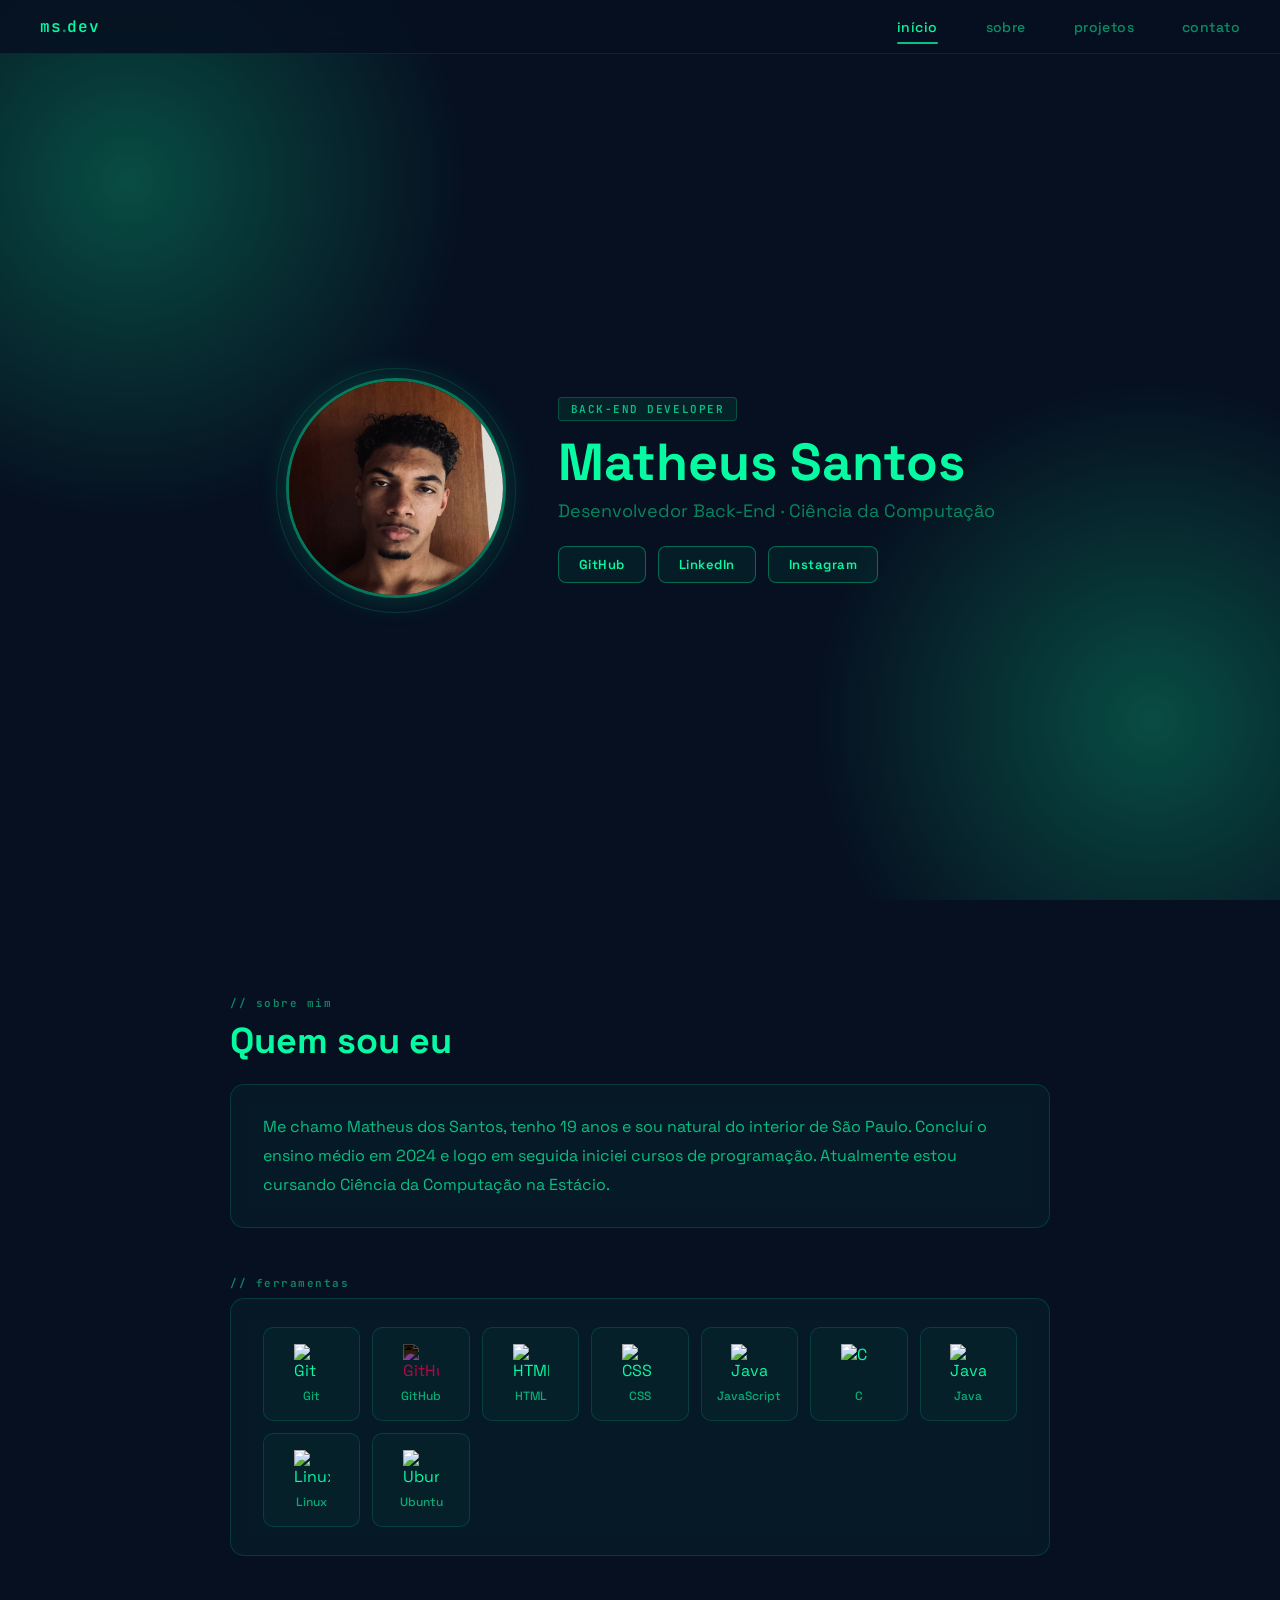
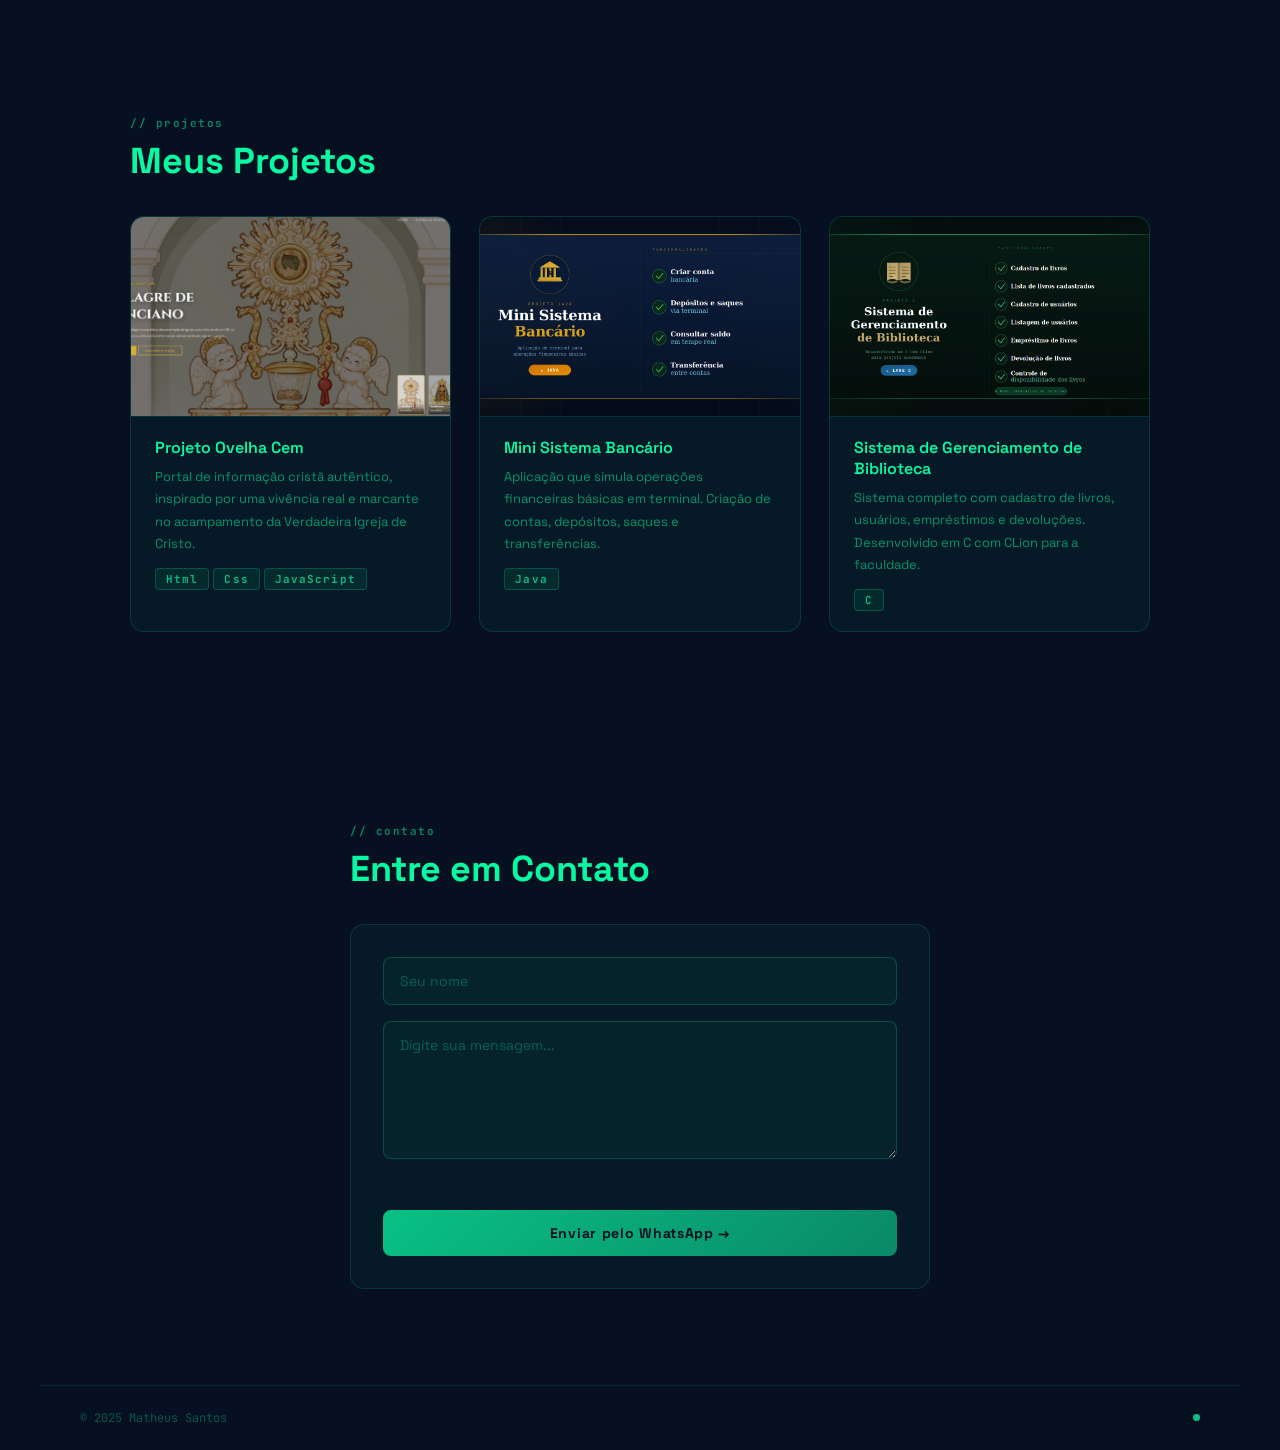
==== commit ad8821f6: "ALT" ====
--- a/index.html
+++ b/index.html
@@ -119,6 +119,25 @@
       <span class="section-label">// projetos</span>
       <h2 class="projetos-titulo">Meus Projetos</h2>
       <div class="projetos-caixa">
+
+         <a href="https://matheusantts.github.io/Ovelha-Cem/" target="_blank">
+          <div class="projetos-card">
+            <img
+              src="img/print1-ovelhacem.png"
+              alt="Projeto Ovelha Cem"
+              class="projetos-imagem"
+            />
+            <div class="caixa-textos-projetos">
+              <h3 class="info-projetos">Projeto Ovelha Cem</h3>
+              <p class="paragrafo-projetos">
+                 Portal de informação cristã autêntico, inspirado por uma vivência real e marcante no acampamento da Verdadeira Igreja de Cristo.
+              </p>
+              <span class="projeto-lang">Html</span>
+              <span class="projeto-lang">Css</span>
+              <span class="projeto-lang">JavaScript</span>
+            </div>
+          </div>
+        </a>
 
         <a href="https://github.com/matheusantts/ProjetoMiniContaBancaria-A-Terminar" target="_blank">
           <div class="projetos-card">
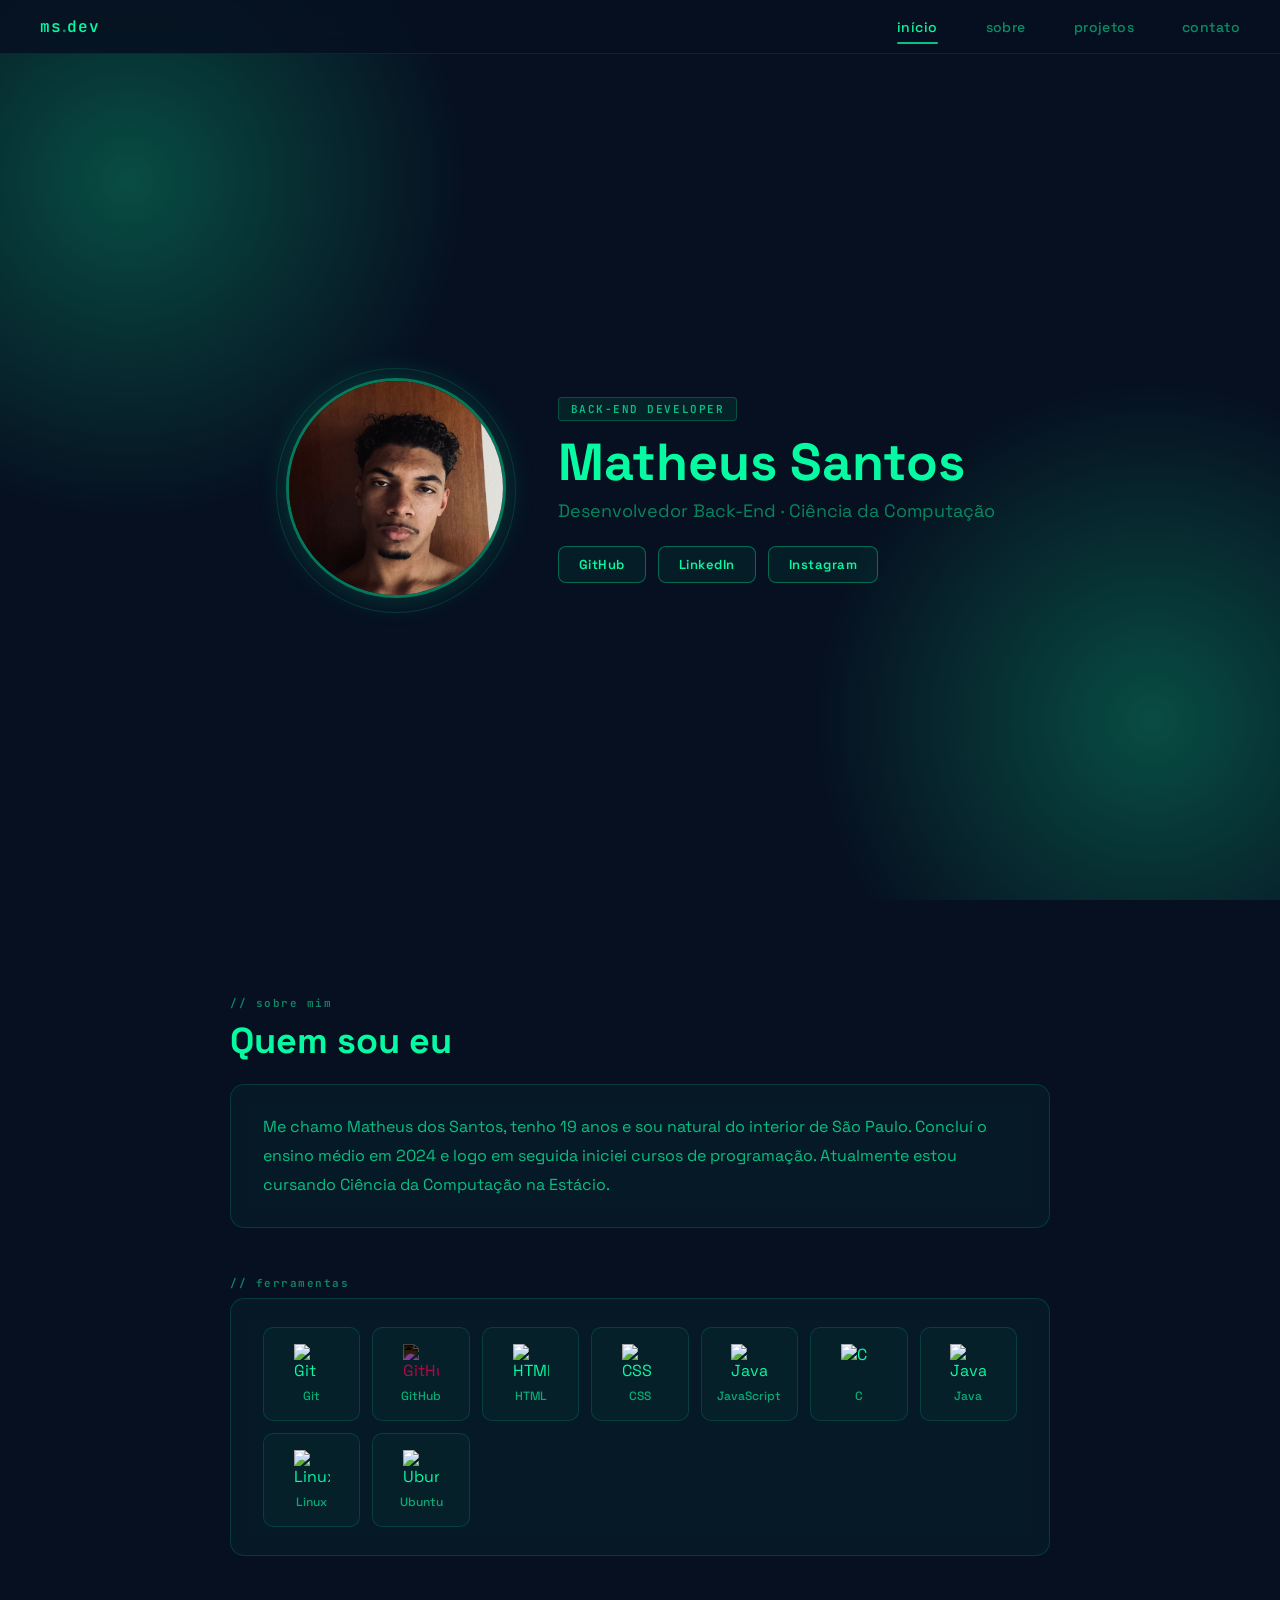
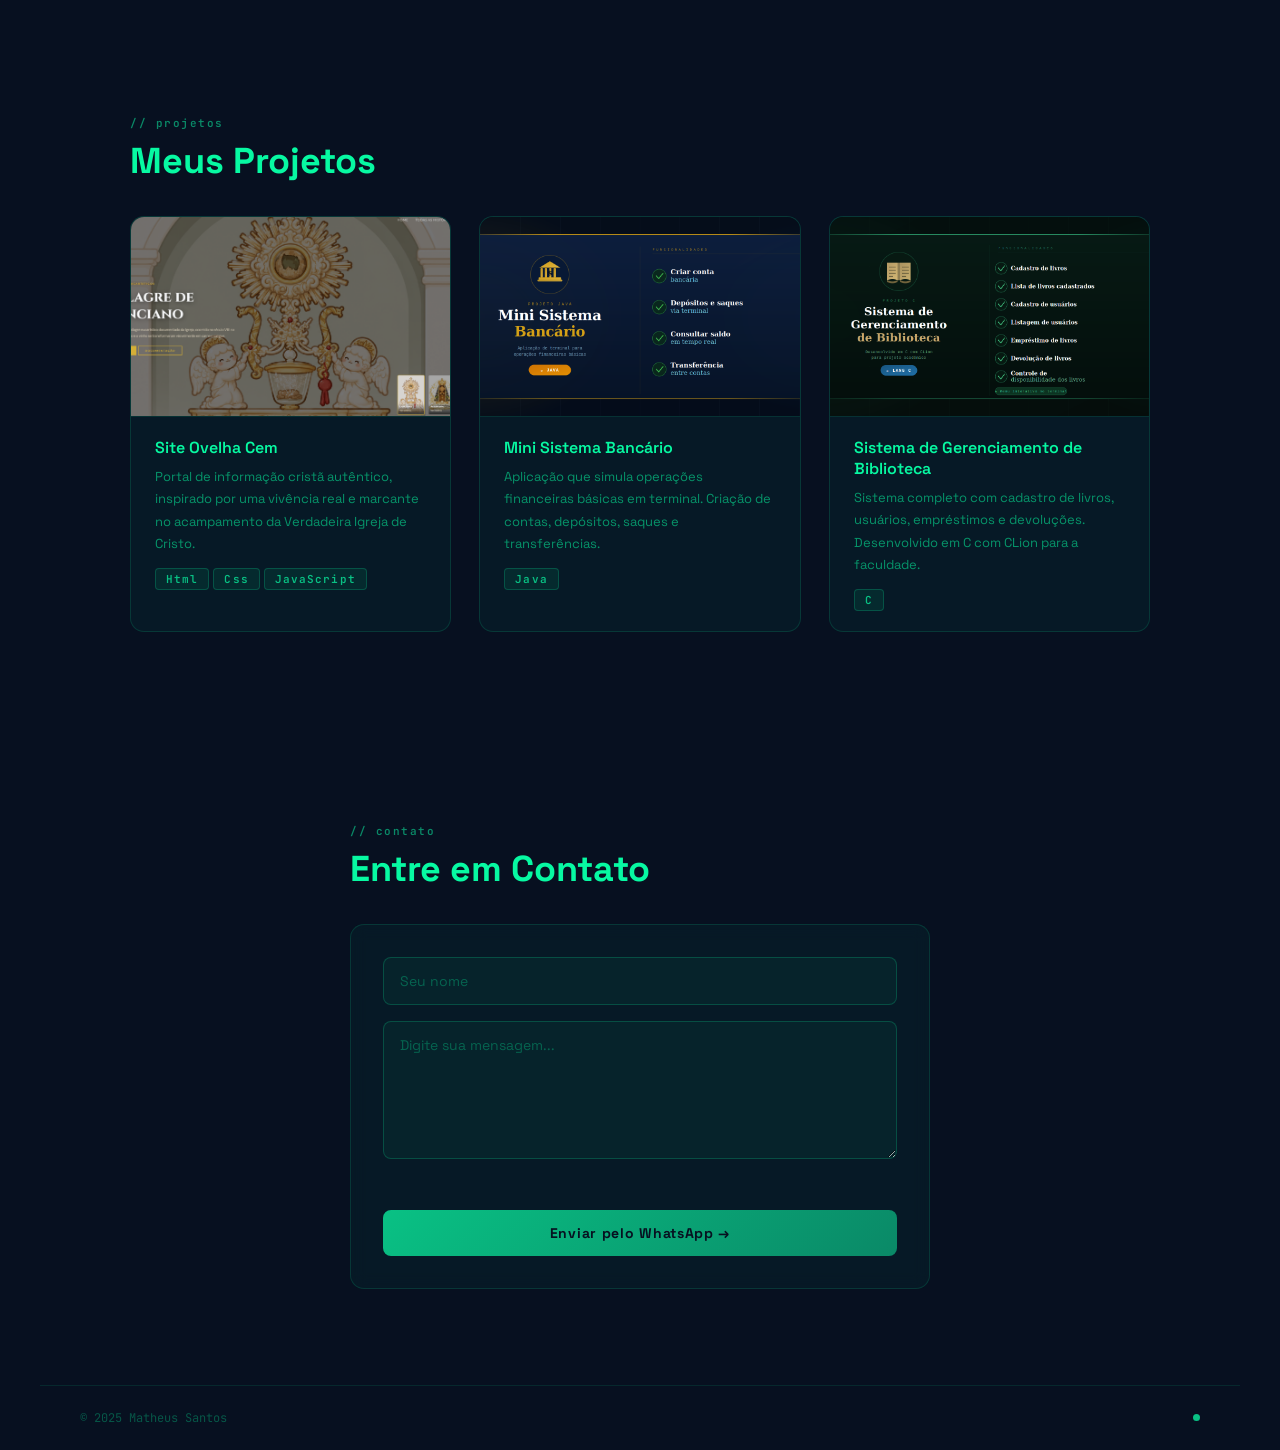
==== commit f3fd6bc9: "ALT" ====
--- a/index.html
+++ b/index.html
@@ -128,7 +128,7 @@
               class="projetos-imagem"
             />
             <div class="caixa-textos-projetos">
-              <h3 class="info-projetos">Projeto Ovelha Cem</h3>
+              <h3 class="info-projetos">Site Ovelha Cem</h3>
               <p class="paragrafo-projetos">
                  Portal de informação cristã autêntico, inspirado por uma vivência real e marcante no acampamento da Verdadeira Igreja de Cristo.
               </p>
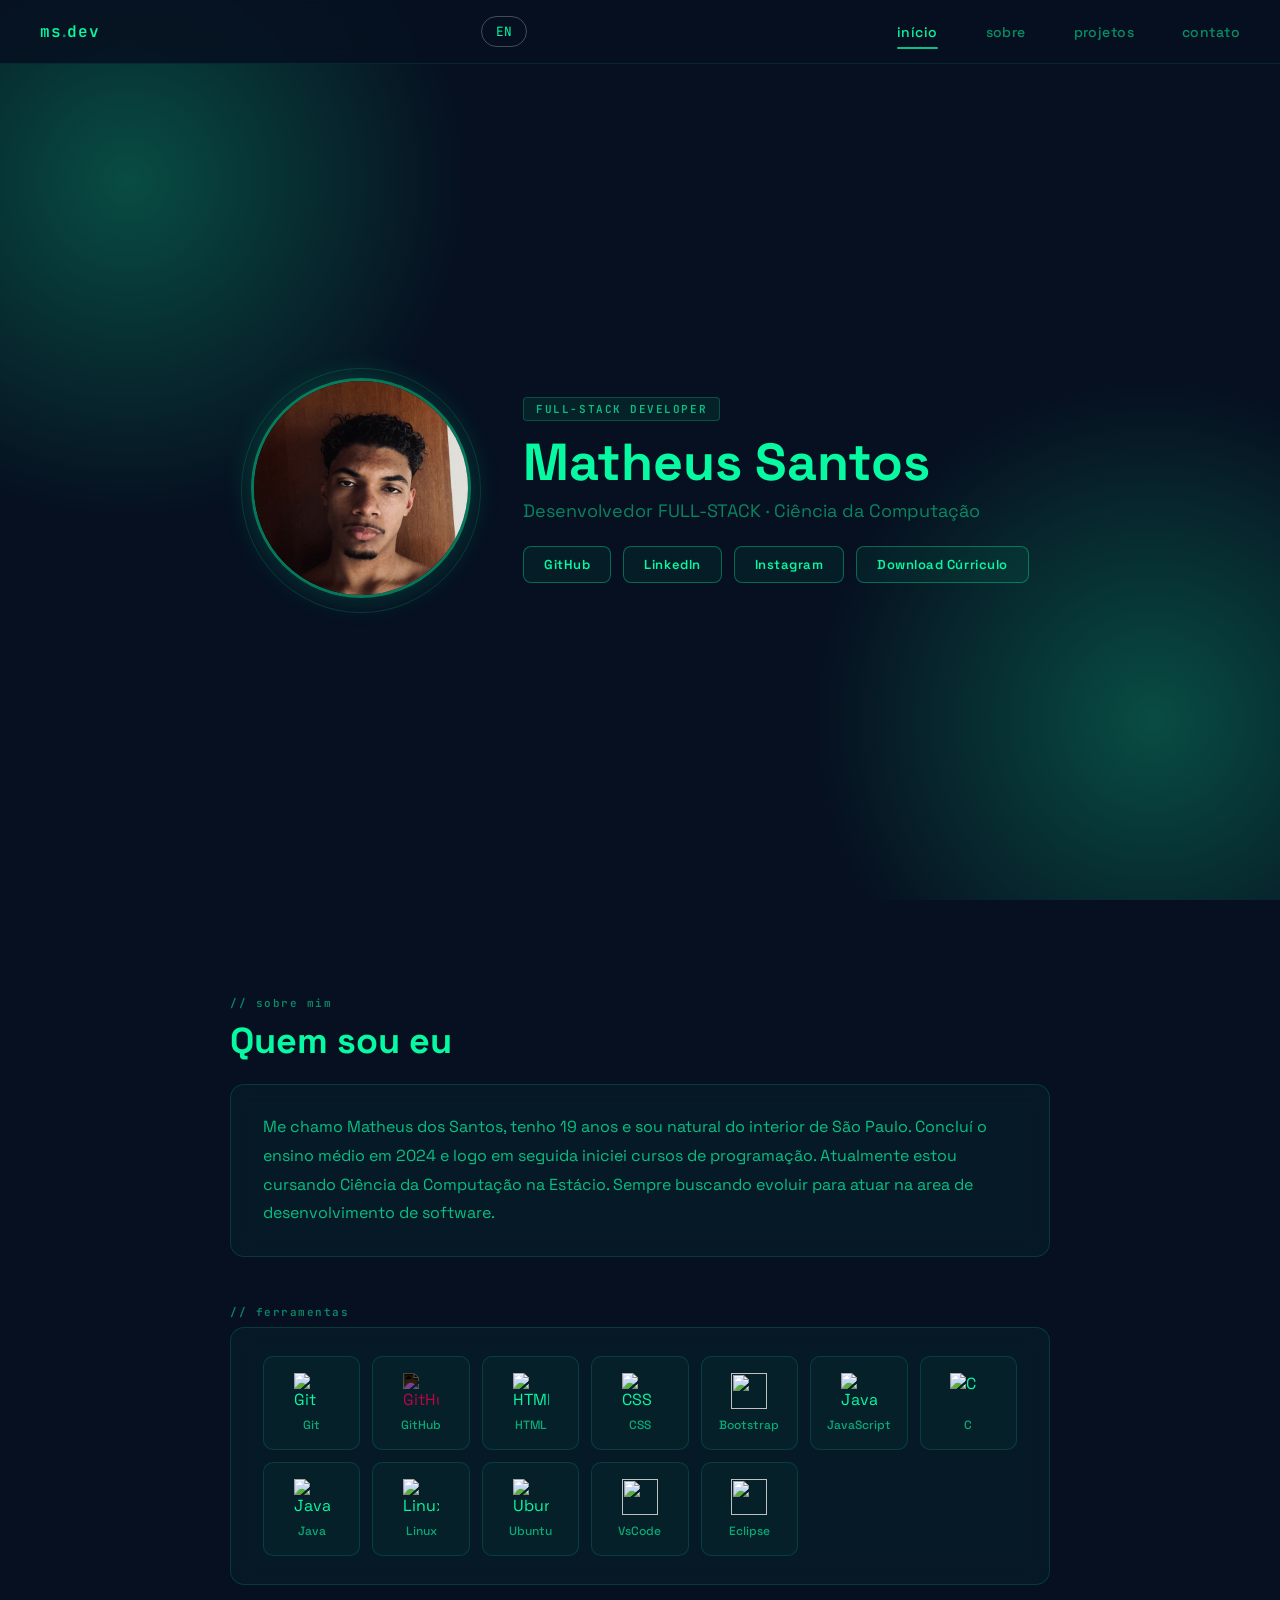
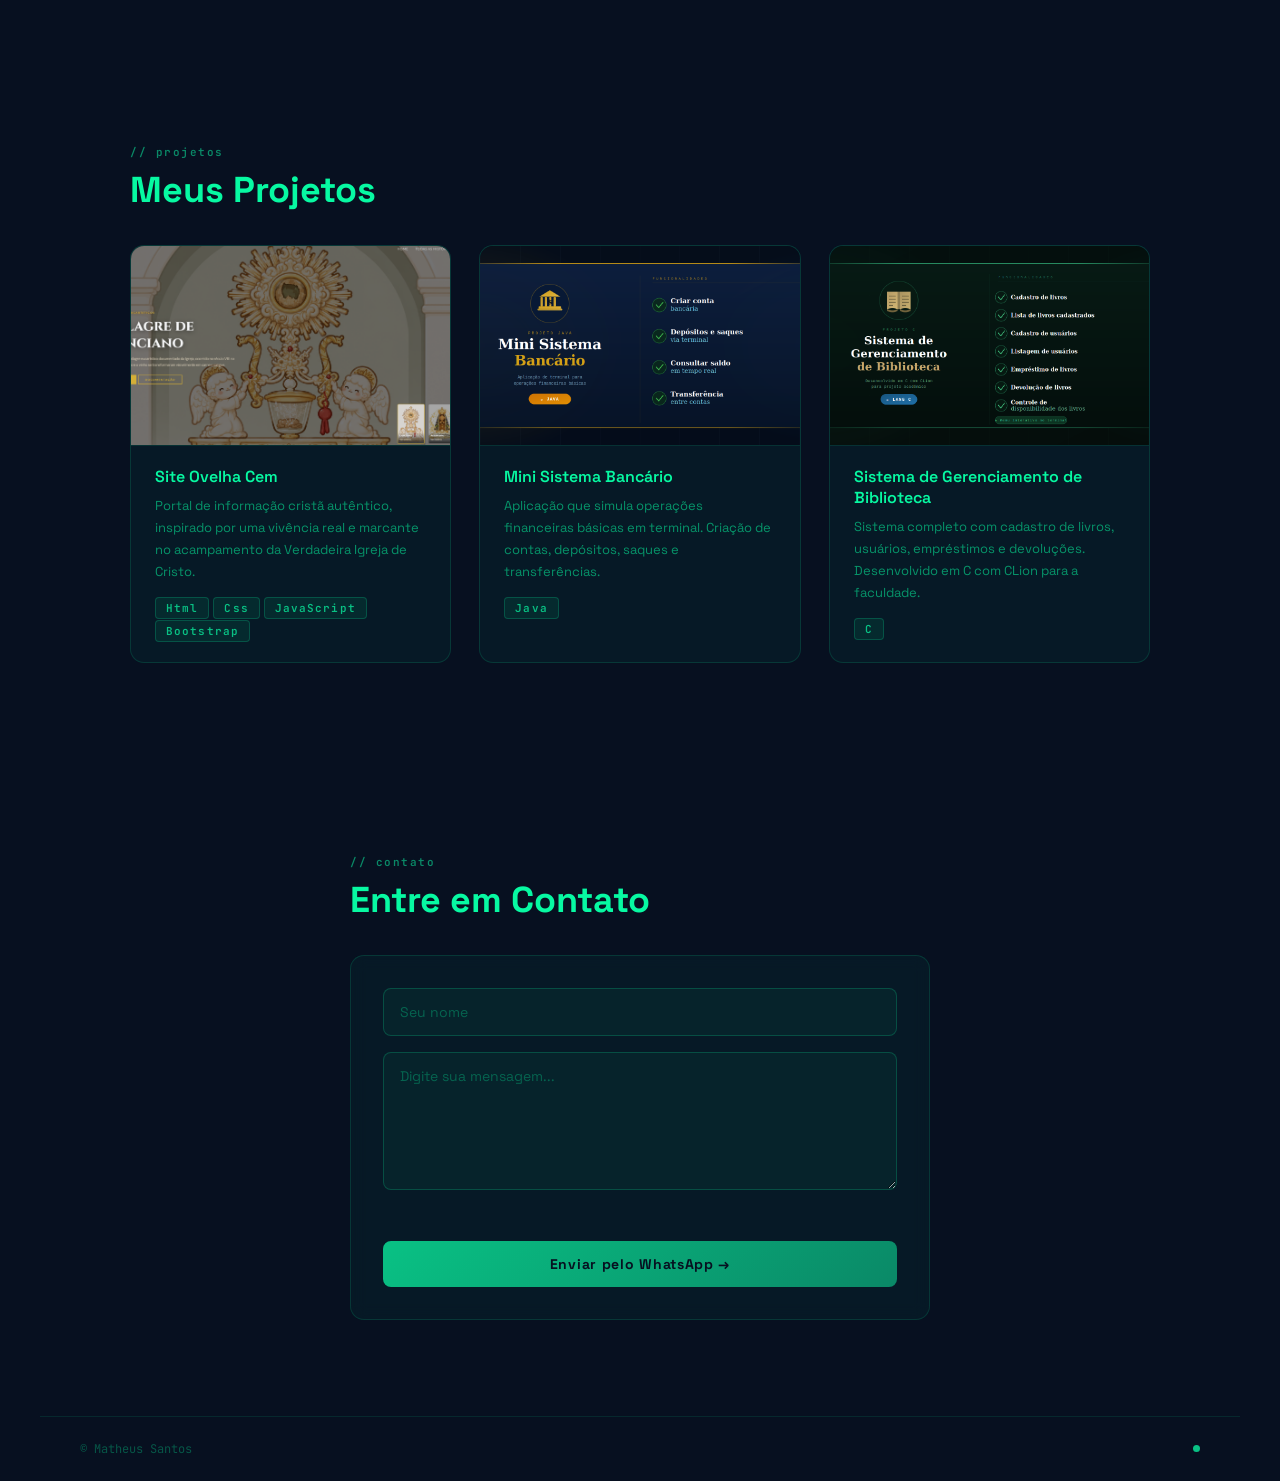
==== commit 06595e49: "Colocando ferramentas e botao de idioma" ====
--- a/index.html
+++ b/index.html
@@ -1,270 +1,397 @@
 <!doctype html>
 <html lang="pt-br">
-  <head>
-    <meta charset="UTF-8" />
-    <meta name="viewport" content="width=device-width, initial-scale=1.0" />
-    <title>Matheus Santos — Desenvolvedor Back-End</title>
-    <link rel="stylesheet" href="style.css" />
-    <link rel="preconnect" href="https://fonts.googleapis.com" />
-    <link rel="preconnect" href="https://fonts.gstatic.com" crossorigin />
-    <link href="https://fonts.googleapis.com/css2?family=Space+Grotesk:wght@400;500;700&family=JetBrains+Mono:wght@400;600&display=swap" rel="stylesheet" />
-  </head>
-
-  <body>
-    <div class="particulas"></div>
-
-    <!-- Barra de Navegacao -->
-    <nav class="navegacao">
-      <span class="nav-logo">ms<span class="nav-logo-dot">.</span>dev</span>
-      <ul class="menu">
-        <li><a href="#inicio" class="menu-link">início</a></li>
-        <li><a href="#sobre" class="menu-link">sobre</a></li>
-        <li><a href="#projetos" class="menu-link">projetos</a></li>
-        <li><a href="#contato" class="menu-link">contato</a></li>
-      </ul>
-    </nav>
-
-    <!-- Hero / Cabecalho -->
-    <main id="inicio" class="cabecalho">
-      <div class="hero-inner">
-        <div class="avatar-wrap">
-          <img
-            src="img/foto-de-perfil.jpg"
-            alt="Foto de perfil de Matheus Santos"
-            class="foto-de-perfil"
-          />
-          <div class="avatar-ring"></div>
-        </div>
-
-        <div class="hero-texto">
-          <span class="hero-tag">BACK-END DEVELOPER</span>
-          <h1>Matheus Santos</h1>
-          <p class="paragrafo-cabecalho">Desenvolvedor Back-End · Ciência da Computação</p>
-
-          <div class="redes-sociais">
-            <a href="https://github.com/matheusantts" target="_blank" class="botao-social">
-              GitHub
-            </a>
-            <a href="https://www.linkedin.com/in/matheus-santos-dev-backend/" target="_blank" class="botao-social">
-              LinkedIn
-            </a>
-            <a href="https://www.instagram.com/matheusesant/" target="_blank" class="botao-social">
-              Instagram
-            </a>
-          </div>
-        </div>
-      </div>
-    </main>
-
-    <!-- Sessao Sobre Mim -->
-    <section id="sobre" class="sobre">
-      <span class="section-label">// sobre mim</span>
-      <h2 class="sobre-titulo">Quem sou eu</h2>
+
+<head>
+  <meta charset="UTF-8" />
+  <meta name="viewport" content="width=device-width, initial-scale=1.0" />
+  <title>Matheus Santos — Desenvolvedor Back-End</title>
+  <link rel="stylesheet" href="style.css" />
+  <link rel="preconnect" href="https://fonts.googleapis.com" />
+  <link rel="preconnect" href="https://fonts.gstatic.com" crossorigin />
+  <link
+    href="https://fonts.googleapis.com/css2?family=Space+Grotesk:wght@400;500;700&family=JetBrains+Mono:wght@400;600&display=swap"
+    rel="stylesheet" />
+  <style>
+    /* Estilo do botão de idioma (adicionado sem mexer no style.css) */
+    .botao-idioma {
+      margin-left: 12px;
+      padding: 6px 14px;
+      border-radius: 999px;
+      border: 1px solid rgba(255, 255, 255, 0.25);
+      background: transparent;
+      color: inherit;
+      font-family: "JetBrains Mono", monospace;
+      font-size: 0.8rem;
+      cursor: pointer;
+      transition: background 0.2s ease, transform 0.2s ease;
+    }
+
+    .botao-idioma:hover {
+      background: rgba(255, 255, 255, 0.12);
+      transform: translateY(-1px);
+    }
+  </style>
+</head>
+
+<body>
+  <div class="particulas"></div>
+
+  <!-- Barra de Navegacao -->
+  <nav class="navegacao">
+    <span class="nav-logo">ms<span class="nav-logo-dot">.</span>dev</span>
+    <button id="botao-idioma" class="botao-idioma" type="button" aria-label="Change language to English">EN</button>
+    <ul class="menu">
+      <li><a href="#inicio" class="menu-link">início</a></li>
+      <li><a href="#sobre" class="menu-link">sobre</a></li>
+      <li><a href="#projetos" class="menu-link">projetos</a></li>
+      <li><a href="#contato" class="menu-link">contato</a></li>
+    </ul>
+  </nav>
+
+  <!-- Hero / Cabecalho -->
+  <main id="inicio" class="cabecalho">
+    <div class="hero-inner">
+      <div class="avatar-wrap">
+        <img src="img/foto-de-perfil.jpg" alt="Foto de perfil de Matheus Santos" class="foto-de-perfil" />
+        <div class="avatar-ring"></div>
+      </div>
+
+      <div class="hero-texto">
+        <span class="hero-tag">FULL-STACK DEVELOPER</span>
+        <h1>Matheus Santos</h1>
+        <p class="paragrafo-cabecalho">Desenvolvedor FULL-STACK · Ciência da Computação</p>
+
+        <div class="redes-sociais">
+          <a href="https://github.com/matheusantts" target="_blank" class="botao-social">
+            GitHub
+          </a>
+          <a href="https://www.linkedin.com/in/matheus-santos-dev-backend/" target="_blank" class="botao-social">
+            LinkedIn
+          </a>
+          <a href="https://www.instagram.com/matheusesant/" target="_blank" class="botao-social">
+            Instagram
+          </a>
+          <a href="#" target="_blank" class="botao-social">
+            Download Cúrriculo
+          </a>
+        </div>
+      </div>
+    </div>
+  </main>
+
+  <!-- Sessao Sobre Mim -->
+  <section id="sobre" class="sobre">
+    <span class="section-label">// sobre mim</span>
+    <h2 class="sobre-titulo">Quem sou eu</h2>
+    <div class="sobre-caixa">
+      <p class="sobre-paragrafo">
+        Me chamo Matheus dos Santos, tenho 19 anos e sou natural do interior
+        de São Paulo. Concluí o ensino médio em 2024 e logo em seguida iniciei
+        cursos de programação. Atualmente estou cursando Ciência da Computação
+        na Estácio. Sempre buscando evoluir para atuar na area de desenvolvimento de software.
+      </p>
+    </div>
+
+    <div class="ferramentas-section">
+      <span class="section-label">// ferramentas</span>
       <div class="sobre-caixa">
-        <p class="sobre-paragrafo">
-          Me chamo Matheus dos Santos, tenho 19 anos e sou natural do interior
-          de São Paulo. Concluí o ensino médio em 2024 e logo em seguida iniciei
-          cursos de programação. Atualmente estou cursando Ciência da Computação
-          na Estácio.
-        </p>
-      </div>
-
-      <div class="ferramentas-section">
-        <span class="section-label">// ferramentas</span>
-        <div class="sobre-caixa">
-          <div class="ferramentas-grid">
-            <div class="ferramenta-card">
-              <img src="https://cdn.jsdelivr.net/gh/devicons/devicon/icons/git/git-original.svg" alt="Git" width="36" height="36" />
-              <span>Git</span>
-            </div>
-            <div class="ferramenta-card">
-              <img src="https://cdn.jsdelivr.net/gh/devicons/devicon/icons/github/github-original.svg" alt="GitHub" width="36" height="36" class="icon-github" />
-              <span>GitHub</span>
-            </div>
-            <div class="ferramenta-card">
-              <img src="https://cdn.jsdelivr.net/gh/devicons/devicon/icons/html5/html5-original.svg" alt="HTML" width="36" height="36" />
-              <span>HTML</span>
-            </div>
-            <div class="ferramenta-card">
-              <img src="https://cdn.jsdelivr.net/gh/devicons/devicon/icons/css3/css3-original.svg" alt="CSS" width="36" height="36" />
-              <span>CSS</span>
-            </div>
-            <div class="ferramenta-card">
-              <img src="https://cdn.jsdelivr.net/gh/devicons/devicon/icons/javascript/javascript-original.svg" alt="JavaScript" width="36" height="36" />
-              <span>JavaScript</span>
-            </div>
-            <div class="ferramenta-card">
-              <img src="https://cdn.jsdelivr.net/gh/devicons/devicon/icons/c/c-original.svg" alt="C" width="36" height="36" />
-              <span>C</span>
-            </div>
-            <div class="ferramenta-card">
-              <img src="https://cdn.jsdelivr.net/gh/devicons/devicon/icons/java/java-original.svg" alt="Java" width="36" height="36" />
-              <span>Java</span>
-            </div>
-            <div class="ferramenta-card">
-              <img src="https://cdn.jsdelivr.net/gh/devicons/devicon/icons/linux/linux-original.svg" alt="Linux" width="36" height="36" />
-              <span>Linux</span>
-            </div>
-            <div class="ferramenta-card">
-              <img src="https://cdn.jsdelivr.net/gh/devicons/devicon/icons/ubuntu/ubuntu-plain.svg" alt="Ubuntu" width="36" height="36" />
-              <span>Ubuntu</span>
-            </div>
-          </div>
-        </div>
-      </div>
-    </section>
-
-    <!-- Sessao de Projetos -->
-    <section id="projetos" class="projetos">
-      <span class="section-label">// projetos</span>
-      <h2 class="projetos-titulo">Meus Projetos</h2>
-      <div class="projetos-caixa">
-
-         <a href="https://matheusantts.github.io/Ovelha-Cem/" target="_blank">
-          <div class="projetos-card">
-            <img
-              src="img/print1-ovelhacem.png"
-              alt="Projeto Ovelha Cem"
-              class="projetos-imagem"
-            />
-            <div class="caixa-textos-projetos">
-              <h3 class="info-projetos">Site Ovelha Cem</h3>
-              <p class="paragrafo-projetos">
-                 Portal de informação cristã autêntico, inspirado por uma vivência real e marcante no acampamento da Verdadeira Igreja de Cristo.
-              </p>
-              <span class="projeto-lang">Html</span>
-              <span class="projeto-lang">Css</span>
-              <span class="projeto-lang">JavaScript</span>
-            </div>
-          </div>
-        </a>
-
-        <a href="https://github.com/matheusantts/ProjetoMiniContaBancaria-A-Terminar" target="_blank">
-          <div class="projetos-card">
-            <img
-              src="img/mini-sistema-bancario-banner.png"
-              alt="Mini Sistema Bancário"
-              class="projetos-imagem"
-            />
-            <div class="caixa-textos-projetos">
-              <h3 class="info-projetos">Mini Sistema Bancário</h3>
-              <p class="paragrafo-projetos">
-                Aplicação que simula operações financeiras básicas em terminal.
-                Criação de contas, depósitos, saques e transferências.
-              </p>
-              <span class="projeto-lang">Java</span>
-            </div>
-          </div>
-        </a>
-
-        <a href="https://github.com/matheusantts/ProjetoFaculdade-Sistema-de-Gerenciamento-de-Biblioteca" target="_blank">
-          <div class="projetos-card">
-            <img
-              src="img/sistema-gerenciamento-biblioteca-banner.png"
-              alt="Sistema de Gerenciamento de Biblioteca"
-              class="projetos-imagem"
-            />
-            <div class="caixa-textos-projetos">
-              <h3 class="info-projetos">Sistema de Gerenciamento de Biblioteca</h3>
-              <p class="paragrafo-projetos">
-                Sistema completo com cadastro de livros, usuários, empréstimos
-                e devoluções. Desenvolvido em C com CLion para a faculdade.
-              </p>
-              <span class="projeto-lang">C</span>
-            </div>
-          </div>
-        </a>
-
-      </div>
-    </section>
-
-    <!-- Sessao de Contato -->
-    <section id="contato" class="contato">
-      <span class="section-label">// contato</span>
-      <h2 class="contato-titulo">Entre em Contato</h2>
-
-      <form class="formulario-contato" id="formulario" onsubmit="enviarWhats(event)" novalidate>
-        <div class="grupo-formulario">
-          <input
-            type="text"
-            placeholder="Seu nome"
-            class="texto-formulario"
-            id="nome"
-            required
-            autocomplete="name"
-          />
-        </div>
-
-        <div class="grupo-formulario">
-          <textarea
-            placeholder="Digite sua mensagem..."
-            class="texto-formulario"
-            rows="6"
-            id="mensagem"
-            required
-          ></textarea>
-        </div>
-
-        <p class="form-erro" id="form-erro"></p>
-
-        <button type="submit" class="botao-form">Enviar pelo WhatsApp →</button>
-      </form>
-    </section>
-
-    <!-- Rodape -->
-    <footer class="rodape">
-      <span class="rodape-copy">© 2025 Matheus Santos</span>
-      <div class="rodape-dot"></div>
-    </footer>
-
-    <script>
-      function enviarWhats(event) {
-        event.preventDefault();
-
-        const nome = document.getElementById("nome").value.trim();
-        const mensagem = document.getElementById("mensagem").value.trim();
-        const erroEl = document.getElementById("form-erro");
-
-        // Validacao
-        if (!nome || !mensagem) {
-          erroEl.textContent = "Por favor, preencha seu nome e a mensagem antes de enviar.";
-          return;
+        <div class="ferramentas-grid">
+          <div class="ferramenta-card">
+            <img src="https://cdn.jsdelivr.net/gh/devicons/devicon/icons/git/git-original.svg" alt="Git" width="36"
+              height="36" />
+            <span>Git</span>
+          </div>
+          <div class="ferramenta-card">
+            <img src="https://cdn.jsdelivr.net/gh/devicons/devicon/icons/github/github-original.svg" alt="GitHub"
+              width="36" height="36" class="icon-github" />
+            <span>GitHub</span>
+          </div>
+          <div class="ferramenta-card">
+            <img src="https://cdn.jsdelivr.net/gh/devicons/devicon/icons/html5/html5-original.svg" alt="HTML" width="36"
+              height="36" />
+            <span>HTML</span>
+          </div>
+          <div class="ferramenta-card">
+            <img src="https://cdn.jsdelivr.net/gh/devicons/devicon/icons/css3/css3-original.svg" alt="CSS" width="36"
+              height="36" />
+            <span>CSS</span>
+          </div>
+          <div class="ferramenta-card">
+            <img src="https://cdn.jsdelivr.net/gh/devicons/devicon@latest/icons/bootstrap/bootstrap-original.svg" width="36" height="36"/>
+            <span>Bootstrap</span>
+          </div>
+          <div class="ferramenta-card">
+            <img src="https://cdn.jsdelivr.net/gh/devicons/devicon/icons/javascript/javascript-original.svg"
+              alt="JavaScript" width="36" height="36" />
+            <span>JavaScript</span>
+          </div>
+          <div class="ferramenta-card">
+            <img src="https://cdn.jsdelivr.net/gh/devicons/devicon/icons/c/c-original.svg" alt="C" width="36"
+              height="36" />
+            <span>C</span>
+          </div>
+          <div class="ferramenta-card">
+            <img src="https://cdn.jsdelivr.net/gh/devicons/devicon/icons/java/java-original.svg" alt="Java" width="36"
+              height="36" />
+            <span>Java</span>
+          </div>
+          <div class="ferramenta-card">
+            <img src="https://cdn.jsdelivr.net/gh/devicons/devicon/icons/linux/linux-original.svg" alt="Linux"
+              width="36" height="36" />
+            <span>Linux</span>
+          </div>
+          <div class="ferramenta-card">
+            <img src="https://cdn.jsdelivr.net/gh/devicons/devicon/icons/ubuntu/ubuntu-plain.svg" alt="Ubuntu"
+              width="36" height="36" />
+            <span>Ubuntu</span>
+          </div>
+          <div class="ferramenta-card">
+            <img src="https://cdn.jsdelivr.net/gh/devicons/devicon@latest/icons/vscode/vscode-original.svg" width="36" height="36" />
+            <span>VsCode</span>
+          </div>
+          <div class="ferramenta-card">
+            <img src="https://cdn.jsdelivr.net/gh/devicons/devicon@latest/icons/eclipse/eclipse-original.svg" width="36" height="36" />
+            <span>Eclipse</span>
+          </div>
+        </div>
+      </div>
+    </div>
+  </section>
+
+  <!-- Sessao de Projetos -->
+  <section id="projetos" class="projetos">
+    <span class="section-label">// projetos</span>
+    <h2 class="projetos-titulo">Meus Projetos</h2>
+    <div class="projetos-caixa">
+
+      <a href="https://matheusantts.github.io/Ovelha-Cem/" target="_blank">
+        <div class="projetos-card">
+          <img src="img/print1-ovelhacem.png" alt="Projeto Ovelha Cem" class="projetos-imagem" />
+          <div class="caixa-textos-projetos">
+            <h3 class="info-projetos">Site Ovelha Cem</h3>
+            <p class="paragrafo-projetos">
+              Portal de informação cristã autêntico, inspirado por uma vivência real e marcante no acampamento da
+              Verdadeira Igreja de Cristo.
+            </p>
+            <span class="projeto-lang">Html</span>
+            <span class="projeto-lang">Css</span>
+            <span class="projeto-lang">JavaScript</span>
+            <span class="projeto-lang">Bootstrap</span>
+          </div>
+        </div>
+      </a>
+
+      <a href="https://github.com/matheusantts/ProjetoMiniContaBancaria-A-Terminar" target="_blank">
+        <div class="projetos-card">
+          <img src="img/mini-sistema-bancario-banner.png" alt="Mini Sistema Bancário" class="projetos-imagem" />
+          <div class="caixa-textos-projetos">
+            <h3 class="info-projetos">Mini Sistema Bancário</h3>
+            <p class="paragrafo-projetos">
+              Aplicação que simula operações financeiras básicas em terminal.
+              Criação de contas, depósitos, saques e transferências.
+            </p>
+            <span class="projeto-lang">Java</span>
+          </div>
+        </div>
+      </a>
+
+      <a href="https://github.com/matheusantts/ProjetoFaculdade-Sistema-de-Gerenciamento-de-Biblioteca" target="_blank">
+        <div class="projetos-card">
+          <img src="img/sistema-gerenciamento-biblioteca-banner.png" alt="Sistema de Gerenciamento de Biblioteca"
+            class="projetos-imagem" />
+          <div class="caixa-textos-projetos">
+            <h3 class="info-projetos">Sistema de Gerenciamento de Biblioteca</h3>
+            <p class="paragrafo-projetos">
+              Sistema completo com cadastro de livros, usuários, empréstimos
+              e devoluções. Desenvolvido em C com CLion para a faculdade.
+            </p>
+            <span class="projeto-lang">C</span>
+          </div>
+        </div>
+      </a>
+
+    </div>
+  </section>
+
+  <!-- Sessao de Contato -->
+  <section id="contato" class="contato">
+    <span class="section-label">// contato</span>
+    <h2 class="contato-titulo">Entre em Contato</h2>
+
+    <form class="formulario-contato" id="formulario" onsubmit="enviarWhats(event)" novalidate>
+      <div class="grupo-formulario">
+        <input type="text" placeholder="Seu nome" class="texto-formulario" id="nome" required autocomplete="name" />
+      </div>
+
+      <div class="grupo-formulario">
+        <textarea placeholder="Digite sua mensagem..." class="texto-formulario" rows="6" id="mensagem"
+          required></textarea>
+      </div>
+
+      <p class="form-erro" id="form-erro"></p>
+
+      <button type="submit" class="botao-form">Enviar pelo WhatsApp →</button>
+    </form>
+  </section>
+
+  <!-- Rodape -->
+  <footer class="rodape">
+    <span class="rodape-copy">© Matheus Santos</span>
+    <div class="rodape-dot"></div>
+  </footer>
+
+  <script>
+    function enviarWhats(event) {
+      event.preventDefault();
+
+      const nome = document.getElementById("nome").value.trim();
+      const mensagem = document.getElementById("mensagem").value.trim();
+      const erroEl = document.getElementById("form-erro");
+
+      // Validacao
+      if (!nome || !mensagem) {
+        erroEl.textContent = "Por favor, preencha seu nome e a mensagem antes de enviar.";
+        return;
+      }
+
+      erroEl.textContent = "";
+
+      const telefone = "5518976000903";
+      const texto = `Olá! Me chamo ${nome}. ${mensagem}`;
+      const msgFormatada = encodeURIComponent(texto);
+      const url = `https://wa.me/${telefone}?text=${msgFormatada}`;
+
+      window.open(url, "_blank");
+
+      // Limpa o formulario apos envio
+      document.getElementById("formulario").reset();
+    }
+
+    // Destaca link ativo no menu ao rolar
+    const sections = document.querySelectorAll("section[id], main[id]");
+    const links = document.querySelectorAll(".menu-link");
+
+    const observer = new IntersectionObserver(
+      (entries) => {
+        entries.forEach((entry) => {
+          if (entry.isIntersecting) {
+            links.forEach((link) => {
+              link.classList.remove("ativo");
+              if (link.getAttribute("href") === "#" + entry.target.id) {
+                link.classList.add("ativo");
+              }
+            });
+          }
+        });
+      },
+      { threshold: 0.4 }
+    );
+
+    sections.forEach((section) => observer.observe(section));
+  </script>
+
+  <!-- Script de tradução (PT-BR <-> EN) - adicionado sem alterar o restante do código -->
+  <script>
+    (function () {
+      const botaoIdioma = document.getElementById("botao-idioma");
+      let idiomaIngles = false;
+
+      // Grupos de elementos com texto, na mesma ordem em que aparecem na página
+      const gruposDeTexto = [
+        {
+          el: document.querySelectorAll(".menu-link"),
+          en: ["home", "about", "projects", "contact"]
+        },
+        {
+          el: [document.querySelector(".paragrafo-cabecalho")],
+          en: ["Full-Stack Developer · Computer Science"]
+        },
+        {
+          el: document.querySelectorAll(".botao-social"),
+          en: ["GitHub", "LinkedIn", "Instagram", "Download Resume"]
+        },
+        {
+          el: document.querySelectorAll(".section-label"),
+          en: ["// about me", "// tools", "// projects", "// contact"]
+        },
+        {
+          el: [document.querySelector(".sobre-titulo")],
+          en: ["Who I am"]
+        },
+        {
+          el: [document.querySelector(".sobre-paragrafo")],
+          en: [
+            "My name is Matheus dos Santos, I'm 19 years old and I'm from the countryside of São Paulo. I finished high school in 2024 and soon after started taking programming courses. I'm currently studying Computer Science at Estácio, always looking to grow and work in the software development field."
+          ]
+        },
+        {
+          el: [document.querySelector(".projetos-titulo")],
+          en: ["My Projects"]
+        },
+        {
+          el: document.querySelectorAll(".info-projetos"),
+          en: ["Ovelha Cem Website", "Mini Banking System", "Library Management System"]
+        },
+        {
+          el: document.querySelectorAll(".paragrafo-projetos"),
+          en: [
+            "Authentic Christian information portal, inspired by a real and remarkable experience at the True Church of Christ's camp.",
+            "Application that simulates basic banking operations in the terminal. Account creation, deposits, withdrawals and transfers.",
+            "Complete system with book and user registration, loans and returns. Built in C using CLion for college."
+          ]
+        },
+        {
+          el: [document.querySelector(".contato-titulo")],
+          en: ["Get in Touch"]
+        },
+        {
+          el: [document.querySelector(".botao-form")],
+          en: ["Send via WhatsApp →"]
         }
-
-        erroEl.textContent = "";
-
-        const telefone = "5518976000903";
-        const texto = `Olá! Me chamo ${nome}. ${mensagem}`;
-        const msgFormatada = encodeURIComponent(texto);
-        const url = `https://wa.me/${telefone}?text=${msgFormatada}`;
-
-        window.open(url, "_blank");
-
-        // Limpa o formulario apos envio
-        document.getElementById("formulario").reset();
+      ];
+
+      // Guarda o texto original em português de cada elemento
+      gruposDeTexto.forEach((grupo) => {
+        grupo.pt = Array.from(grupo.el).map((el) => (el ? el.textContent : ""));
+      });
+
+      // Campos com placeholder para traduzir
+      const placeholders = [
+        { el: document.getElementById("nome"), en: "Your name" },
+        { el: document.getElementById("mensagem"), en: "Type your message..." }
+      ];
+      placeholders.forEach((item) => {
+        item.pt = item.el ? item.el.placeholder : "";
+      });
+
+      function alternarIdioma() {
+        idiomaIngles = !idiomaIngles;
+
+        gruposDeTexto.forEach((grupo) => {
+          Array.from(grupo.el).forEach((el, i) => {
+            if (!el) return;
+            el.textContent = idiomaIngles ? grupo.en[i] : grupo.pt[i];
+          });
+        });
+
+        placeholders.forEach((item) => {
+          if (!item.el) return;
+          item.el.placeholder = idiomaIngles ? item.en : item.pt;
+        });
+
+        document.documentElement.lang = idiomaIngles ? "en" : "pt-br";
+        botaoIdioma.textContent = idiomaIngles ? "PT" : "EN";
+        botaoIdioma.setAttribute(
+          "aria-label",
+          idiomaIngles ? "Mudar idioma para Português" : "Change language to English"
+        );
       }
 
-      // Destaca link ativo no menu ao rolar
-      const sections = document.querySelectorAll("section[id], main[id]");
-      const links = document.querySelectorAll(".menu-link");
-
-      const observer = new IntersectionObserver(
-        (entries) => {
-          entries.forEach((entry) => {
-            if (entry.isIntersecting) {
-              links.forEach((link) => {
-                link.classList.remove("ativo");
-                if (link.getAttribute("href") === "#" + entry.target.id) {
-                  link.classList.add("ativo");
-                }
-              });
-            }
-          });
-        },
-        { threshold: 0.4 }
-      );
-
-      sections.forEach((section) => observer.observe(section));
-    </script>
-  </body>
+      if (botaoIdioma) {
+        botaoIdioma.addEventListener("click", alternarIdioma);
+      }
+    })();
+  </script>
+</body>
+
 </html>
